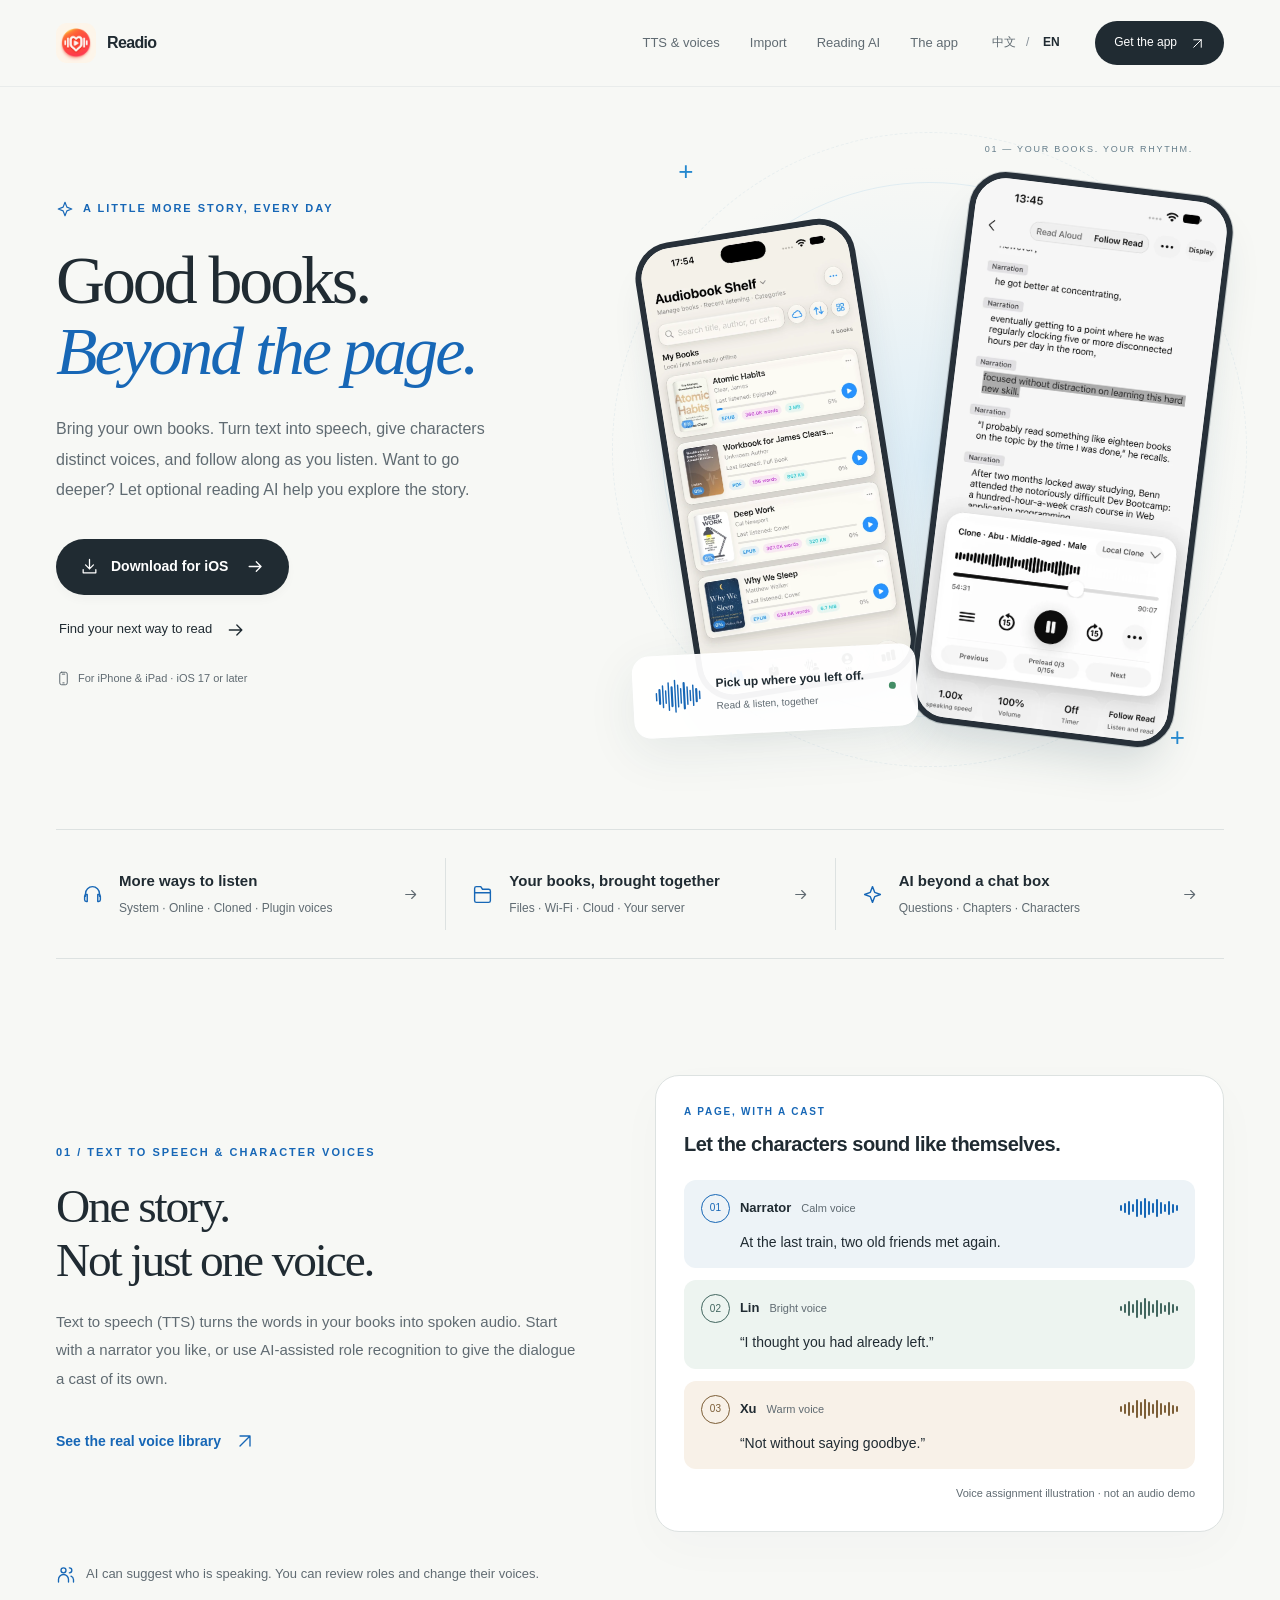
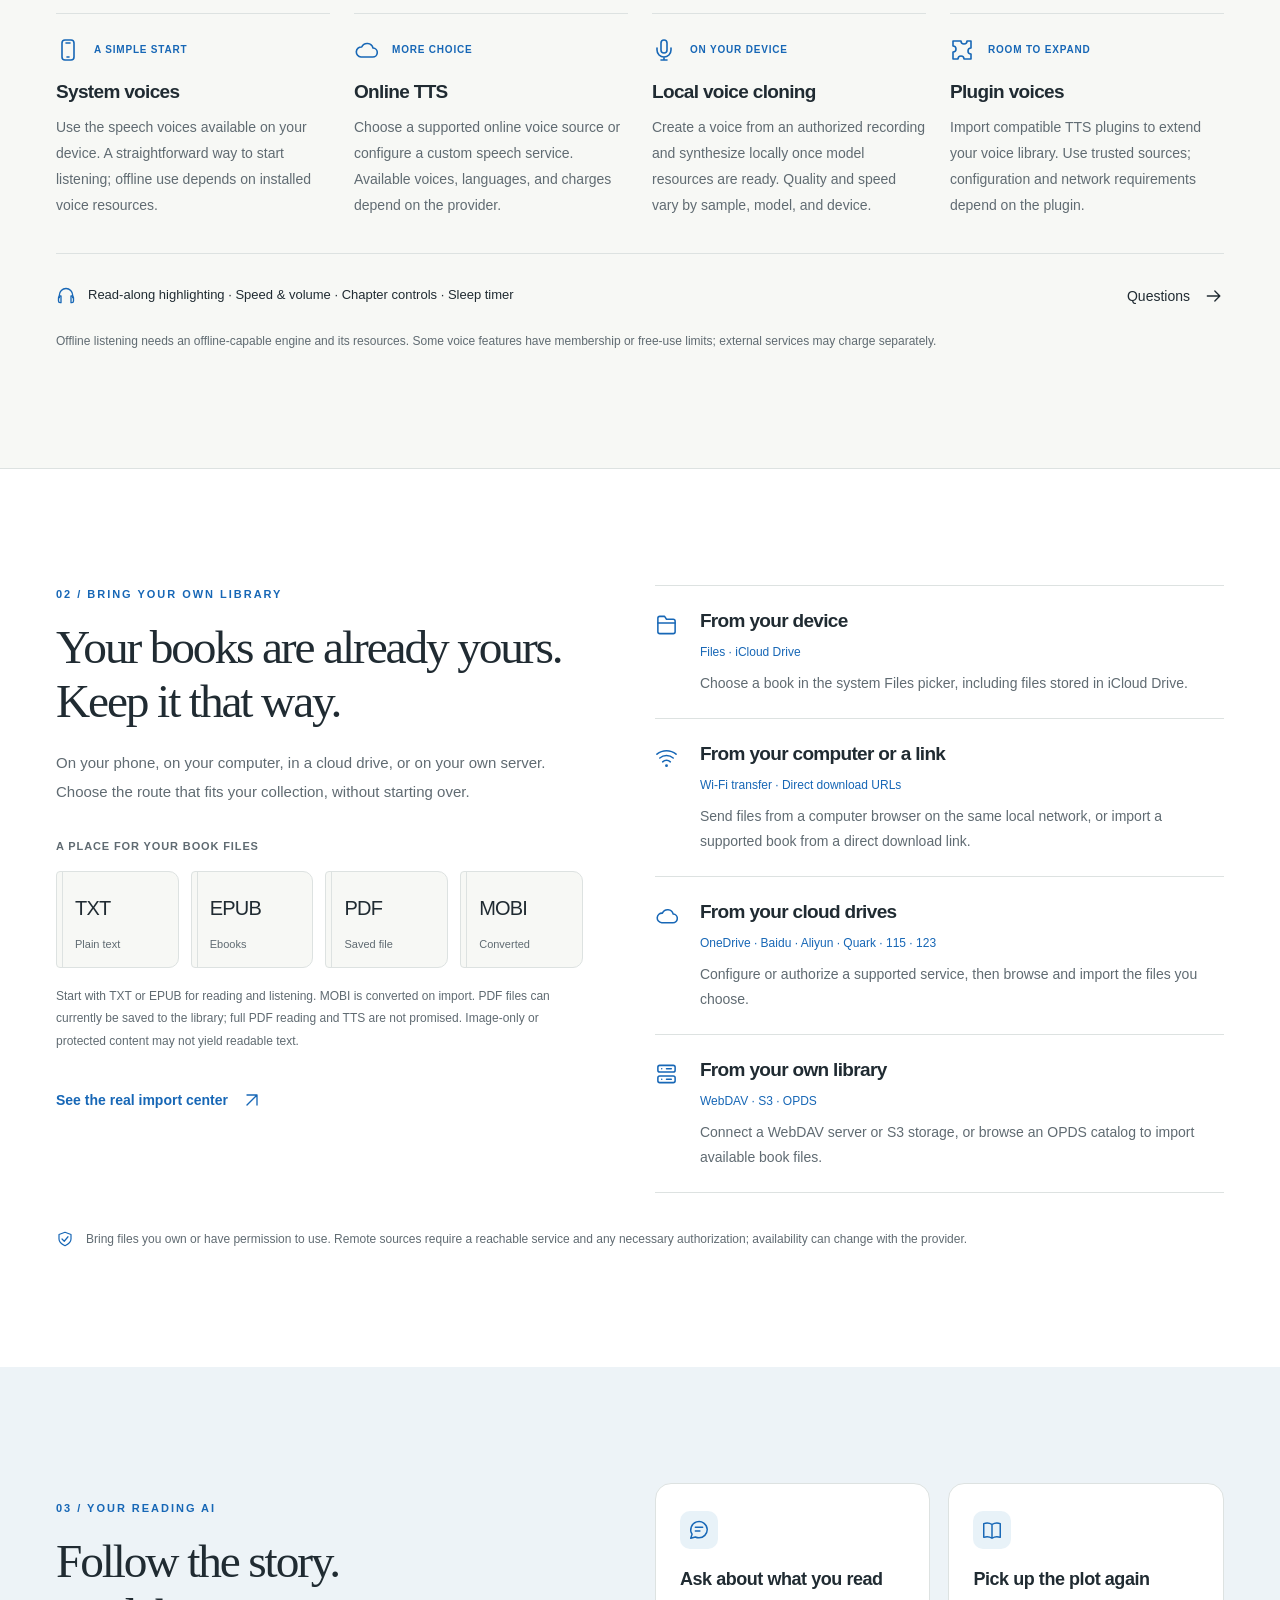
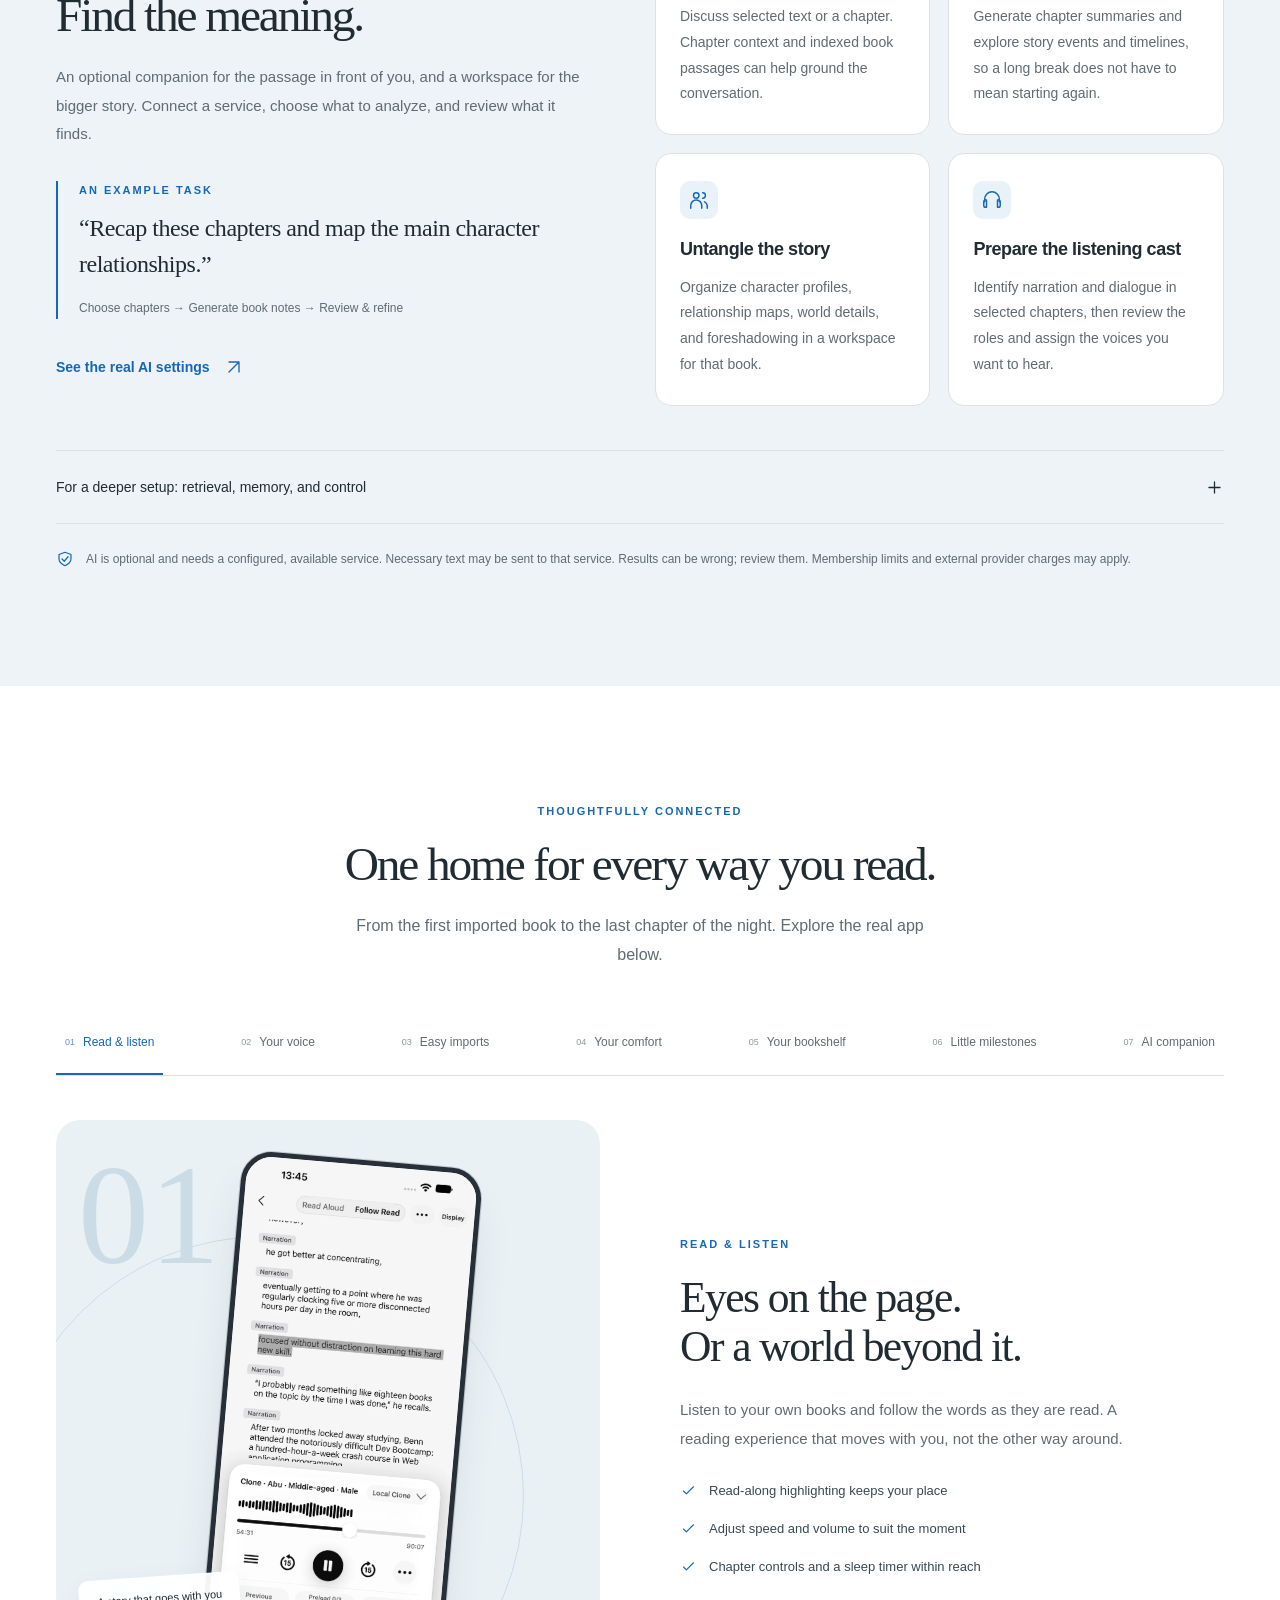
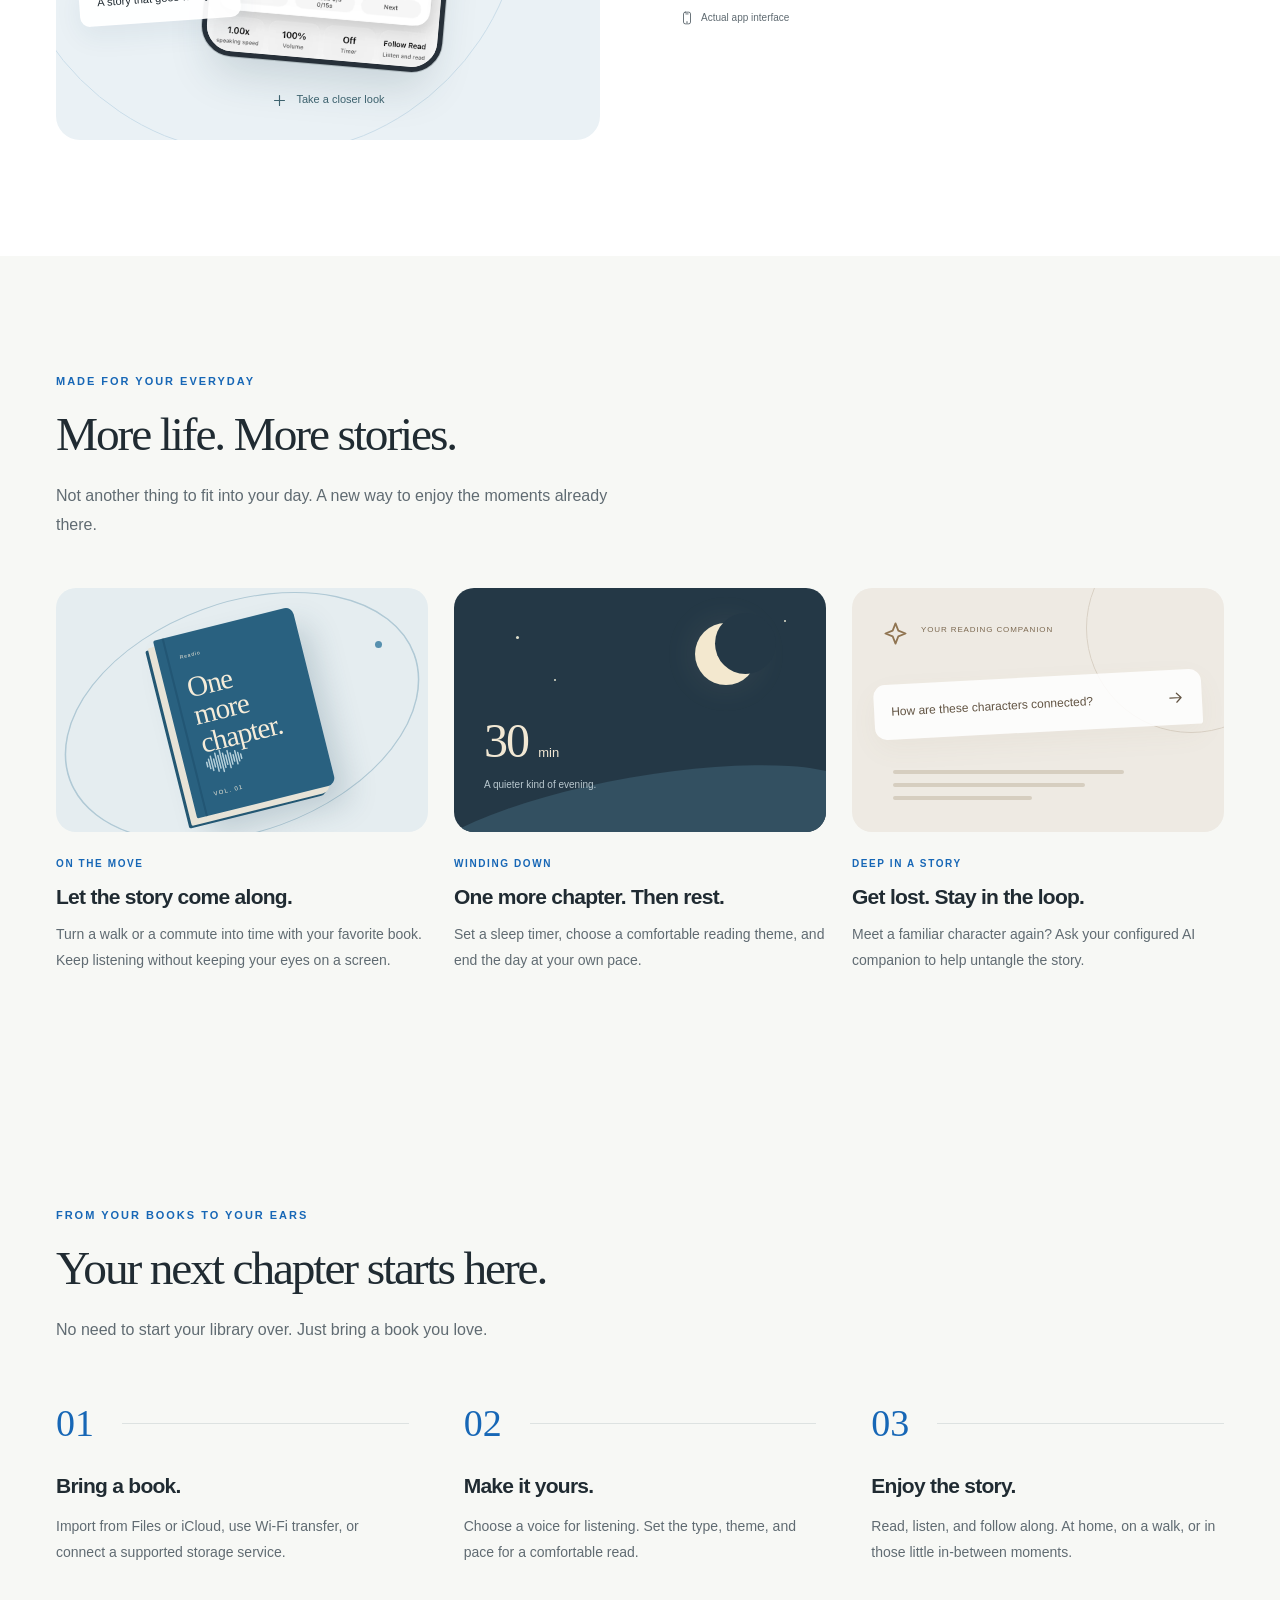
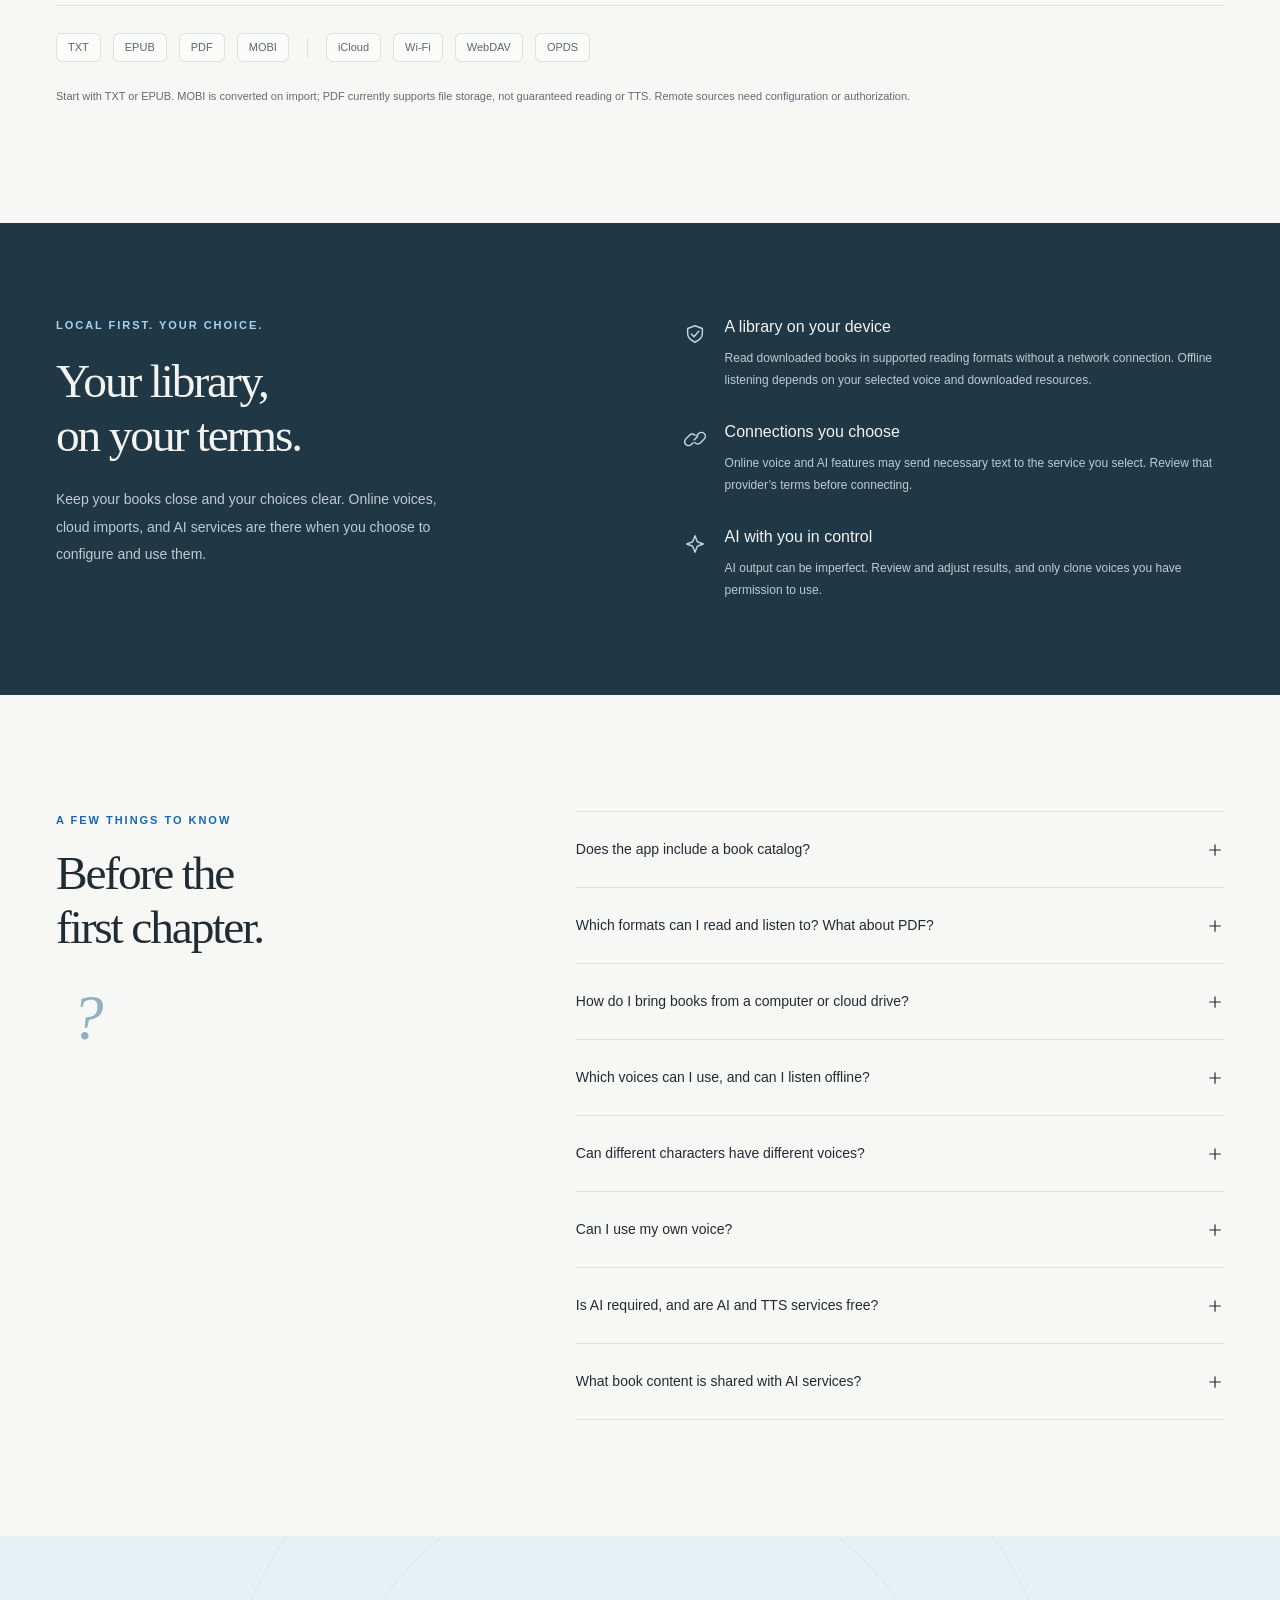
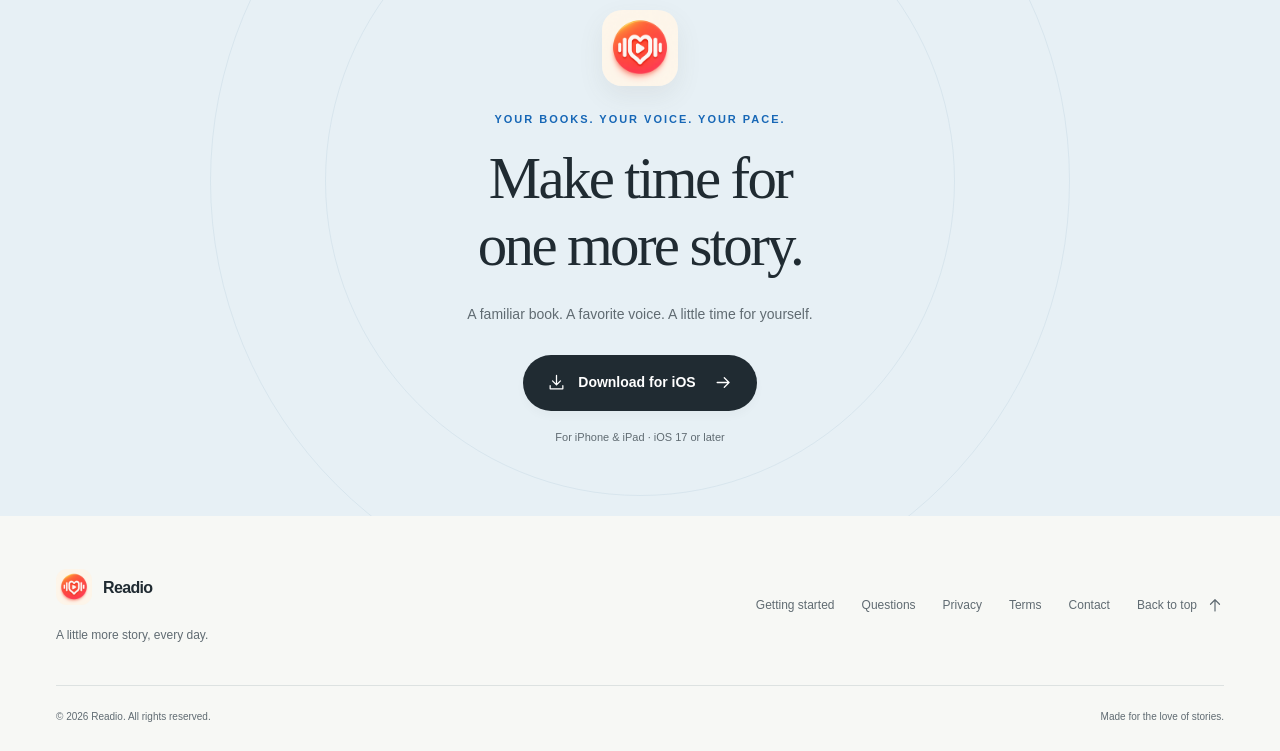
==== index.html @ 73b121e7 "Add files via upload" ====
<!doctype html>
<html lang="en">
<head>
  <meta charset="utf-8">
  <meta name="viewport" content="width=device-width, initial-scale=1">
  <meta name="theme-color" content="#f7f8f5">
  <meta name="description" content="Readio for iPhone and iPad: import your books, listen with system, online or cloned voices, assign character voices, and explore chapters with optional reading AI.">
  <meta property="og:type" content="website">
  <meta property="og:title" content="Readio — Your books. Your voice. Your pace.">
  <meta property="og:description" content="Readio for iPhone and iPad: import your books, listen with system, online or cloned voices, assign character voices, and explore chapters with optional reading AI.">
  <meta property="og:locale" content="en_US">
  <title>Readio — Your books. Your voice. Your pace.</title>
  <link rel="icon" type="image/png" href="assets/favicon.png">
  <link rel="apple-touch-icon" href="assets/apple-touch-icon.png">
  <link rel="stylesheet" href="styles.css">
  <script src="language.js"></script>
  <script src="links.js"></script>
  <script src="content.js"></script>
  <script src="site.config.js"></script>
  <script src="app.js" defer></script>
</head>
<body>
  <svg class="svg-definitions" xmlns="http://www.w3.org/2000/svg" aria-hidden="true"><defs><symbol id="i-arrow" viewBox="0 0 24 24" fill="none" stroke="currentColor" stroke-width="1.6" stroke-linecap="round" stroke-linejoin="round"><path d="M4 12h15m-6-6 6 6-6 6"/></symbol><symbol id="i-diagonal" viewBox="0 0 24 24" fill="none" stroke="currentColor" stroke-width="1.6" stroke-linecap="round" stroke-linejoin="round"><path d="M6 18 18 6M6 6h12v12"/></symbol><symbol id="i-book" viewBox="0 0 24 24" fill="none" stroke="currentColor" stroke-width="1.6" stroke-linecap="round" stroke-linejoin="round"><path d="M12 6c-3-2-6-2-9-1v15c3-1 6-1 9 1 3-2 6-2 9-1V5c-3-1-6-1-9 1Zm0 0v15"/></symbol><symbol id="i-headphones" viewBox="0 0 24 24" fill="none" stroke="currentColor" stroke-width="1.6" stroke-linecap="round" stroke-linejoin="round"><path d="M4 14v-3a8 8 0 0 1 16 0v3M6 12H5a2 2 0 0 0-2 2v4a2 2 0 0 0 2 2h1zm12 0h1a2 2 0 0 1 2 2v4a2 2 0 0 1-2 2h-1z"/></symbol><symbol id="i-sliders" viewBox="0 0 24 24" fill="none" stroke="currentColor" stroke-width="1.6" stroke-linecap="round" stroke-linejoin="round"><path d="M4 7h4m4 0h8M4 17h8m4 0h4"/><circle cx="10" cy="7" r="2"/><circle cx="14" cy="17" r="2"/></symbol><symbol id="i-check" viewBox="0 0 24 24" fill="none" stroke="currentColor" stroke-width="1.6" stroke-linecap="round" stroke-linejoin="round"><path d="m5 12 4 4L19 6"/></symbol><symbol id="i-plus" viewBox="0 0 24 24" fill="none" stroke="currentColor" stroke-width="1.6" stroke-linecap="round" stroke-linejoin="round"><path d="M12 5v14M5 12h14"/></symbol><symbol id="i-close" viewBox="0 0 24 24" fill="none" stroke="currentColor" stroke-width="1.6" stroke-linecap="round" stroke-linejoin="round"><path d="m6 6 12 12M6 18 18 6"/></symbol><symbol id="i-menu" viewBox="0 0 24 24" fill="none" stroke="currentColor" stroke-width="1.6" stroke-linecap="round" stroke-linejoin="round"><path d="M4 7h16M4 12h16M4 17h16"/></symbol><symbol id="i-shield" viewBox="0 0 24 24" fill="none" stroke="currentColor" stroke-width="1.6" stroke-linecap="round" stroke-linejoin="round"><path d="M12 3 4 6v6c0 5 8 9 8 9s8-4 8-9V6z"/><path d="m8 12 3 3 5-6"/></symbol><symbol id="i-link" viewBox="0 0 24 24" fill="none" stroke="currentColor" stroke-width="1.6" stroke-linecap="round" stroke-linejoin="round"><path d="m10 13 4-4m-5 7-2 2a4 4 0 0 1-6-6l4-4a4 4 0 0 1 6 0m2 0 2-2a4 4 0 0 1 6 6l-4 4a4 4 0 0 1-6 0" transform="translate(1 0)"/></symbol><symbol id="i-sparkle" viewBox="0 0 24 24" fill="none" stroke="currentColor" stroke-width="1.6" stroke-linecap="round" stroke-linejoin="round"><path d="m12 3 2.5 6.5L21 12l-6.5 2.5L12 21l-2.5-6.5L3 12l6.5-2.5z"/></symbol><symbol id="i-phone" viewBox="0 0 24 24" fill="none" stroke="currentColor" stroke-width="1.6" stroke-linecap="round" stroke-linejoin="round"><rect x="6" y="2" width="12" height="20" rx="3"/><path d="M10 5h4M11 19h2"/></symbol><symbol id="i-download" viewBox="0 0 24 24" fill="none" stroke="currentColor" stroke-width="1.6" stroke-linecap="round" stroke-linejoin="round"><path d="M12 3v12m-5-5 5 5 5-5M4 16v4h16v-4"/></symbol><symbol id="i-cloud" viewBox="0 0 24 24" fill="none" stroke="currentColor" stroke-width="1.6" stroke-linecap="round" stroke-linejoin="round"><path d="M7 19a5 5 0 1 1 .7-10A6 6 0 0 1 19 10a4.5 4.5 0 0 1-.5 9Z"/></symbol><symbol id="i-microphone" viewBox="0 0 24 24" fill="none" stroke="currentColor" stroke-width="1.6" stroke-linecap="round" stroke-linejoin="round"><rect x="9" y="2" width="6" height="13" rx="3"/><path d="M5 10v2a7 7 0 0 0 14 0v-2M12 19v3m-3 0h6"/></symbol><symbol id="i-plugin" viewBox="0 0 24 24" fill="none" stroke="currentColor" stroke-width="1.6" stroke-linecap="round" stroke-linejoin="round"><path d="M8 3h3a3 3 0 0 0 6 0h4v7a3 3 0 0 0 0 6v5h-7a3 3 0 0 0-6 0H3v-7a3 3 0 0 0 0-6V3Z"/></symbol><symbol id="i-folder" viewBox="0 0 24 24" fill="none" stroke="currentColor" stroke-width="1.6" stroke-linecap="round" stroke-linejoin="round"><path d="M3 7V5a2 2 0 0 1 2-2h5l2 3h7a2 2 0 0 1 2 2v11a2 2 0 0 1-2 2H5a2 2 0 0 1-2-2V7Z"/><path d="M3 10h18"/></symbol><symbol id="i-wifi" viewBox="0 0 24 24" fill="none" stroke="currentColor" stroke-width="1.6" stroke-linecap="round" stroke-linejoin="round"><path d="M2 8a16 16 0 0 1 20 0M5 12a11 11 0 0 1 14 0M8 16a6 6 0 0 1 8 0"/><circle cx="12" cy="20" r=".7"/></symbol><symbol id="i-server" viewBox="0 0 24 24" fill="none" stroke="currentColor" stroke-width="1.6" stroke-linecap="round" stroke-linejoin="round"><rect x="3" y="3" width="18" height="7" rx="2"/><rect x="3" y="14" width="18" height="7" rx="2"/><path d="M7 6.5h.01M7 17.5h.01M12 6.5h5M12 17.5h5"/></symbol><symbol id="i-chat" viewBox="0 0 24 24" fill="none" stroke="currentColor" stroke-width="1.6" stroke-linecap="round" stroke-linejoin="round"><path d="M21 11.5a9 9 0 0 1-9 9 10 10 0 0 1-4-.9L3 21l1.4-4.4a9 9 0 1 1 16.6-5.1Z"/><path d="M8 9h8M8 13h5"/></symbol><symbol id="i-people" viewBox="0 0 24 24" fill="none" stroke="currentColor" stroke-width="1.6" stroke-linecap="round" stroke-linejoin="round"><circle cx="9" cy="7" r="3"/><path d="M3 21v-3a6 6 0 0 1 12 0v3M16 4a3 3 0 0 1 0 6m2 4a5 5 0 0 1 3 4v3"/></symbol></defs></svg>
  <a class="skip-link" href="#main" data-i18n="skip">Skip to content</a>
  <header class="site-header" id="top">
    <div class="header-inner container">
      <a class="brand" href="#top"><img src="assets/app-icon.png" width="40" height="40" alt=""><span data-i18n="brand" >Readio</span></a>
      <nav class="main-nav" id="main-nav" aria-label="Main navigation" data-nav-label>
        <a href="#tts" data-i18n="navTTS">TTS & voices</a>
        <a href="#imports" data-i18n="navImport">Import</a>
        <a href="#reading-ai" data-i18n="navAI">Reading AI</a>
        <a href="#experience" data-i18n="navFeatures">The app</a>
      </nav>
      <div class="header-actions">
        <div class="language-switch" role="group" aria-label="Website language" data-i18n-aria="languageLabel">
          <button type="button" data-language="zh" lang="zh-CN" aria-pressed="false">中文</button><span aria-hidden="true">/</span><button type="button" data-language="en" lang="en" aria-pressed="true">EN</button>
        </div>
        <a class="nav-download" href="https://apps.apple.com/app/id6809803750" target="_blank" rel="noopener noreferrer" data-download><span data-i18n="navDownload" >Get the app</span><svg class="icon " aria-hidden="true"><use href="#i-diagonal"/></svg></a>
        <button type="button" class="menu-toggle icon-button" aria-controls="main-nav" aria-expanded="false" aria-label="Open navigation" data-i18n-aria="menuLabel"><svg class="icon " aria-hidden="true"><use href="#i-menu"/></svg></button>
      </div>
    </div>
  </header>
  <main id="main">
    <section class="hero container" aria-labelledby="hero-title">
      <div class="hero-copy">
        <p class="eyebrow hero-eyebrow"><span class="small-spark" aria-hidden="true"><svg class="icon " aria-hidden="true"><use href="#i-sparkle"/></svg></span><span data-i18n="heroEyebrow" >A LITTLE MORE STORY, EVERY DAY</span></p>
        <h1 id="hero-title"><span data-i18n="heroLine1" >Good books.</span><br><span data-i18n="heroLine2" class="accent-text">Beyond the page.</span></h1>
        <p data-i18n="heroDescription" class="hero-description">Bring your own books. Turn text into speech, give characters distinct voices, and follow along as you listen. Want to go deeper? Let optional reading AI help you explore the story.</p>
        <div class="hero-ctas"><a class="button button-primary " href="https://apps.apple.com/app/id6809803750" target="_blank" rel="noopener noreferrer" data-download><svg class="icon " aria-hidden="true"><use href="#i-download"/></svg><span data-i18n="download" >Download for iOS</span><svg class="icon " aria-hidden="true"><use href="#i-arrow"/></svg></a><a class="text-link" href="#experience"><span data-i18n="explore" >Find your next way to read</span><svg class="icon " aria-hidden="true"><use href="#i-arrow"/></svg></a></div>
        <p class="compatibility"><svg class="icon " aria-hidden="true"><use href="#i-phone"/></svg><span data-i18n="compatibility" >For iPhone &amp; iPad · iOS 17 or later</span></p>
      </div>
      <div class="hero-art">
        <div class="orbit orbit-one" aria-hidden="true"></div><div class="orbit orbit-two" aria-hidden="true"></div>
        <div class="hero-art-caption" aria-hidden="true">01 — <span data-i18n="heroSide" >YOUR BOOKS. YOUR RHYTHM.</span></div>
        <div class="device device-back"><img data-localized-image="bookshelf" src="assets/en/bookshelf.webp" alt="Personal bookshelf with book covers, categories, reading progress, and playback buttons" width="640" height="1374" decoding="async"></div>
        <div class="device device-front"><img data-localized-image="listening" src="assets/en/listening.webp" alt="Readio read-along screen with highlighted text, voice selection, and playback controls" width="640" height="1374" fetchpriority="high"></div>
        <div class="listening-note"><span class="wave " aria-hidden="true"><i style="--h:12px"></i><i style="--h:22px"></i><i style="--h:32px"></i><i style="--h:19px"></i><i style="--h:40px"></i><i style="--h:29px"></i><i style="--h:46px"></i><i style="--h:32px"></i><i style="--h:22px"></i><i style="--h:38px"></i><i style="--h:26px"></i><i style="--h:16px"></i><i style="--h:30px"></i><i style="--h:20px"></i><i style="--h:12px"></i></span><div><strong data-i18n="heroFloat" >Pick up where you left off.</strong><span data-i18n="heroFloatSub" >Read &amp; listen, together</span></div><span class="note-dot" aria-hidden="true"></span></div>
        <span class="art-plus plus-one" aria-hidden="true">+</span><span class="art-plus plus-two" aria-hidden="true">+</span>
      </div>
    </section>
    <div class="benefit-strip container">
      <a class="feature-jump" href="#tts"><svg class="icon " aria-hidden="true"><use href="#i-headphones"/></svg><span><strong data-i18n="strip1" >More ways to listen</strong><span data-i18n="strip1Detail" class="jump-description">System · Online · Cloned · Plugin voices</span></span><svg class="icon jump-arrow" aria-hidden="true"><use href="#i-arrow"/></svg></a><a class="feature-jump" href="#imports"><svg class="icon " aria-hidden="true"><use href="#i-folder"/></svg><span><strong data-i18n="strip2" >Your books, brought together</strong><span data-i18n="strip2Detail" class="jump-description">Files · Wi-Fi · Cloud · Your server</span></span><svg class="icon jump-arrow" aria-hidden="true"><use href="#i-arrow"/></svg></a><a class="feature-jump" href="#reading-ai"><svg class="icon " aria-hidden="true"><use href="#i-sparkle"/></svg><span><strong data-i18n="strip3" >AI beyond a chat box</strong><span data-i18n="strip3Detail" class="jump-description">Questions · Chapters · Characters</span></span><svg class="icon jump-arrow" aria-hidden="true"><use href="#i-arrow"/></svg></a>
    </div>
    <section class="tts-section detail-section section container" id="tts" aria-labelledby="tts-title">
      <div class="tts-intro">
        <div class="section-heading detail-copy">
          <p data-i18n="tts.eyebrow" class="eyebrow">01 / TEXT TO SPEECH &amp; CHARACTER VOICES</p><h2 data-i18n="tts.title" id="tts-title">One story.
Not just one voice.</h2><p data-i18n="tts.description" class="section-description">Text to speech (TTS) turns the words in your books into spoken audio. Start with a narrator you like, or use AI-assisted role recognition to give the dialogue a cast of its own.</p>
          <a class="text-link detail-screenshot" href="assets/en/voices-poster.webp" data-poster-feature="voices" target="_blank" rel="noopener"><span data-i18n="tts.screenshot" >See the real voice library</span><svg class="icon " aria-hidden="true"><use href="#i-diagonal"/></svg></a>
        </div>
        <figure class="cast-illustration">
          <figcaption><p data-i18n="tts.castLabel" class="eyebrow">A PAGE, WITH A CAST</p><h3 data-i18n="tts.castTitle" >Let the characters sound like themselves.</h3></figcaption>
          <ol class="cast-lines"><li class="cast-line cast-line-0"><div class="cast-person"><span class="cast-mark" aria-hidden="true">01</span><div><strong data-i18n="tts.roles.0.name" >Narrator</strong><span data-i18n="tts.roles.0.voice" >Calm voice</span></div><span class="wave cast-wave" aria-hidden="true"><i style="--h:12px"></i><i style="--h:22px"></i><i style="--h:32px"></i><i style="--h:19px"></i><i style="--h:40px"></i><i style="--h:29px"></i><i style="--h:46px"></i><i style="--h:32px"></i><i style="--h:22px"></i><i style="--h:38px"></i><i style="--h:26px"></i><i style="--h:16px"></i><i style="--h:30px"></i><i style="--h:20px"></i><i style="--h:12px"></i></span></div><p data-i18n="tts.roles.0.line" >At the last train, two old friends met again.</p></li><li class="cast-line cast-line-1"><div class="cast-person"><span class="cast-mark" aria-hidden="true">02</span><div><strong data-i18n="tts.roles.1.name" >Lin</strong><span data-i18n="tts.roles.1.voice" >Bright voice</span></div><span class="wave cast-wave" aria-hidden="true"><i style="--h:12px"></i><i style="--h:22px"></i><i style="--h:32px"></i><i style="--h:19px"></i><i style="--h:40px"></i><i style="--h:29px"></i><i style="--h:46px"></i><i style="--h:32px"></i><i style="--h:22px"></i><i style="--h:38px"></i><i style="--h:26px"></i><i style="--h:16px"></i><i style="--h:30px"></i><i style="--h:20px"></i><i style="--h:12px"></i></span></div><p data-i18n="tts.roles.1.line" >“I thought you had already left.”</p></li><li class="cast-line cast-line-2"><div class="cast-person"><span class="cast-mark" aria-hidden="true">03</span><div><strong data-i18n="tts.roles.2.name" >Xu</strong><span data-i18n="tts.roles.2.voice" >Warm voice</span></div><span class="wave cast-wave" aria-hidden="true"><i style="--h:12px"></i><i style="--h:22px"></i><i style="--h:32px"></i><i style="--h:19px"></i><i style="--h:40px"></i><i style="--h:29px"></i><i style="--h:46px"></i><i style="--h:32px"></i><i style="--h:22px"></i><i style="--h:38px"></i><i style="--h:26px"></i><i style="--h:16px"></i><i style="--h:30px"></i><i style="--h:20px"></i><i style="--h:12px"></i></span></div><p data-i18n="tts.roles.2.line" >“Not without saying goodbye.”</p></li></ol>
          <p data-i18n="tts.illustrationNote" class="illustration-note">Voice assignment illustration · not an audio demo</p>
        </figure>
      </div>
      <p class="cast-explainer"><svg class="icon " aria-hidden="true"><use href="#i-people"/></svg><span data-i18n="tts.castNote" >AI can suggest who is speaking. You can review roles and change their voices.</span></p>
      <div class="engine-grid"><article class="engine-card" data-engine="system"><div class="engine-heading"><svg class="icon " aria-hidden="true"><use href="#i-phone"/></svg><span data-i18n="tts.engines.0.tag" class="engine-tag">A SIMPLE START</span></div><h3 data-i18n="tts.engines.0.title" >System voices</h3><p data-i18n="tts.engines.0.body" >Use the speech voices available on your device. A straightforward way to start listening; offline use depends on installed voice resources.</p></article><article class="engine-card" data-engine="online"><div class="engine-heading"><svg class="icon " aria-hidden="true"><use href="#i-cloud"/></svg><span data-i18n="tts.engines.1.tag" class="engine-tag">MORE CHOICE</span></div><h3 data-i18n="tts.engines.1.title" >Online TTS</h3><p data-i18n="tts.engines.1.body" >Choose a supported online voice source or configure a custom speech service. Available voices, languages, and charges depend on the provider.</p></article><article class="engine-card" data-engine="clone"><div class="engine-heading"><svg class="icon " aria-hidden="true"><use href="#i-microphone"/></svg><span data-i18n="tts.engines.2.tag" class="engine-tag">ON YOUR DEVICE</span></div><h3 data-i18n="tts.engines.2.title" >Local voice cloning</h3><p data-i18n="tts.engines.2.body" >Create a voice from an authorized recording and synthesize locally once model resources are ready. Quality and speed vary by sample, model, and device.</p></article><article class="engine-card" data-engine="plugin"><div class="engine-heading"><svg class="icon " aria-hidden="true"><use href="#i-plugin"/></svg><span data-i18n="tts.engines.3.tag" class="engine-tag">ROOM TO EXPAND</span></div><h3 data-i18n="tts.engines.3.title" >Plugin voices</h3><p data-i18n="tts.engines.3.body" >Import compatible TTS plugins to extend your voice library. Use trusted sources; configuration and network requirements depend on the plugin.</p></article></div>
      <div class="tts-footer"><p class="listening-comforts"><svg class="icon " aria-hidden="true"><use href="#i-headphones"/></svg><span data-i18n="tts.comforts" >Read-along highlighting · Speed &amp; volume · Chapter controls · Sleep timer</span></p><a class="text-link" href="#questions"><span data-i18n="navFAQ" >Questions</span><svg class="icon " aria-hidden="true"><use href="#i-arrow"/></svg></a></div>
      <p data-i18n="tts.note" class="detail-note">Offline listening needs an offline-capable engine and its resources. Some voice features have membership or free-use limits; external services may charge separately.</p>
    </section>
    <section class="import-section detail-section section" id="imports" aria-labelledby="imports-title">
      <div class="container">
        <div class="import-layout">
          <div class="section-heading detail-copy">
            <p data-i18n="imports.eyebrow" class="eyebrow">02 / BRING YOUR OWN LIBRARY</p><h2 data-i18n="imports.title" id="imports-title">Your books are already yours.
Keep it that way.</h2><p data-i18n="imports.description" class="section-description">On your phone, on your computer, in a cloud drive, or on your own server. Choose the route that fits your collection, without starting over.</p>
            <div class="import-formats"><p data-i18n="imports.formatsLabel" class="format-label">A PLACE FOR YOUR BOOK FILES</p><ul class="format-books"><li><strong data-i18n="imports.formats.0.name" >TXT</strong><span data-i18n="imports.formats.0.detail" >Plain text</span></li><li><strong data-i18n="imports.formats.1.name" >EPUB</strong><span data-i18n="imports.formats.1.detail" >Ebooks</span></li><li><strong data-i18n="imports.formats.2.name" >PDF</strong><span data-i18n="imports.formats.2.detail" >Saved file</span></li><li><strong data-i18n="imports.formats.3.name" >MOBI</strong><span data-i18n="imports.formats.3.detail" >Converted</span></li></ul><p data-i18n="imports.formatNote" class="detail-note">Start with TXT or EPUB for reading and listening. MOBI is converted on import. PDF files can currently be saved to the library; full PDF reading and TTS are not promised. Image-only or protected content may not yield readable text.</p></div>
            <a class="text-link detail-screenshot" href="assets/en/import-poster.webp" data-poster-feature="import" target="_blank" rel="noopener"><span data-i18n="imports.screenshot" >See the real import center</span><svg class="icon " aria-hidden="true"><use href="#i-diagonal"/></svg></a>
          </div>
          <div class="import-routes"><article class="import-route"><svg class="icon " aria-hidden="true"><use href="#i-folder"/></svg><div><h3 data-i18n="imports.routes.0.title" >From your device</h3><p data-i18n="imports.routes.0.sources" class="route-sources">Files · iCloud Drive</p><p data-i18n="imports.routes.0.body" class="route-description">Choose a book in the system Files picker, including files stored in iCloud Drive.</p></div></article><article class="import-route"><svg class="icon " aria-hidden="true"><use href="#i-wifi"/></svg><div><h3 data-i18n="imports.routes.1.title" >From your computer or a link</h3><p data-i18n="imports.routes.1.sources" class="route-sources">Wi-Fi transfer · Direct download URLs</p><p data-i18n="imports.routes.1.body" class="route-description">Send files from a computer browser on the same local network, or import a supported book from a direct download link.</p></div></article><article class="import-route"><svg class="icon " aria-hidden="true"><use href="#i-cloud"/></svg><div><h3 data-i18n="imports.routes.2.title" >From your cloud drives</h3><p data-i18n="imports.routes.2.sources" class="route-sources">OneDrive · Baidu · Aliyun · Quark · 115 · 123</p><p data-i18n="imports.routes.2.body" class="route-description">Configure or authorize a supported service, then browse and import the files you choose.</p></div></article><article class="import-route"><svg class="icon " aria-hidden="true"><use href="#i-server"/></svg><div><h3 data-i18n="imports.routes.3.title" >From your own library</h3><p data-i18n="imports.routes.3.sources" class="route-sources">WebDAV · S3 · OPDS</p><p data-i18n="imports.routes.3.body" class="route-description">Connect a WebDAV server or S3 storage, or browse an OPDS catalog to import available book files.</p></div></article></div>
        </div>
        <p class="source-boundary"><svg class="icon " aria-hidden="true"><use href="#i-shield"/></svg><span data-i18n="imports.note" >Bring files you own or have permission to use. Remote sources require a reachable service and any necessary authorization; availability can change with the provider.</span></p>
      </div>
    </section>
    <section class="ai-section detail-section section" id="reading-ai" aria-labelledby="ai-title">
      <div class="container">
        <div class="ai-layout">
          <div class="section-heading detail-copy">
            <p data-i18n="readingAI.eyebrow" class="eyebrow">03 / YOUR READING AI</p><h2 data-i18n="readingAI.title" id="ai-title">Follow the story.
Find the meaning.</h2><p data-i18n="readingAI.description" class="section-description">An optional companion for the passage in front of you, and a workspace for the bigger story. Connect a service, choose what to analyze, and review what it finds.</p>
            <div class="ai-example"><p data-i18n="readingAI.exampleLabel" class="eyebrow">AN EXAMPLE TASK</p><blockquote data-i18n="readingAI.example" >“Recap these chapters and map the main character relationships.”</blockquote><p data-i18n="readingAI.exampleSteps" class="example-steps">Choose chapters → Generate book notes → Review &amp; refine</p></div>
            <a class="text-link detail-screenshot" href="assets/en/ai-poster.webp" data-poster-feature="ai" target="_blank" rel="noopener"><span data-i18n="readingAI.screenshot" >See the real AI settings</span><svg class="icon " aria-hidden="true"><use href="#i-diagonal"/></svg></a>
          </div>
          <div class="ai-capabilities"><article class="ai-capability"><span class="capability-icon"><svg class="icon " aria-hidden="true"><use href="#i-chat"/></svg></span><h3 data-i18n="readingAI.capabilities.0.title" >Ask about what you read</h3><p data-i18n="readingAI.capabilities.0.body" >Discuss selected text or a chapter. Chapter context and indexed book passages can help ground the conversation.</p></article><article class="ai-capability"><span class="capability-icon"><svg class="icon " aria-hidden="true"><use href="#i-book"/></svg></span><h3 data-i18n="readingAI.capabilities.1.title" >Pick up the plot again</h3><p data-i18n="readingAI.capabilities.1.body" >Generate chapter summaries and explore story events and timelines, so a long break does not have to mean starting again.</p></article><article class="ai-capability"><span class="capability-icon"><svg class="icon " aria-hidden="true"><use href="#i-people"/></svg></span><h3 data-i18n="readingAI.capabilities.2.title" >Untangle the story</h3><p data-i18n="readingAI.capabilities.2.body" >Organize character profiles, relationship maps, world details, and foreshadowing in a workspace for that book.</p></article><article class="ai-capability"><span class="capability-icon"><svg class="icon " aria-hidden="true"><use href="#i-headphones"/></svg></span><h3 data-i18n="readingAI.capabilities.3.title" >Prepare the listening cast</h3><p data-i18n="readingAI.capabilities.3.body" >Identify narration and dialogue in selected chapters, then review the roles and assign the voices you want to hear.</p></article></div>
        </div>
        <details class="advanced-features"><summary><span data-i18n="readingAI.advancedTitle" >For a deeper setup: retrieval, memory, and control</span><svg class="icon " aria-hidden="true"><use href="#i-plus"/></svg></summary><div class="advanced-grid"><article><h3 data-i18n="readingAI.advanced.0.title" >Book retrieval &amp; memory</h3><p data-i18n="readingAI.advanced.0.body" >Build local retrieval indexes and manage saved AI memories. Remote embeddings are optional and may send chapter excerpts to your chosen provider.</p></article><article><h3 data-i18n="readingAI.advanced.1.title" >Your services &amp; tools</h3><p data-i18n="readingAI.advanced.1.body" >Configure model routes for different tasks. Manage tool permissions and optional Skill or MCP extensions as your setup grows.</p></article><article><h3 data-i18n="readingAI.advanced.2.title" >Scope, usage &amp; budgets</h3><p data-i18n="readingAI.advanced.2.body" >Choose what text may be sent, inspect usage, and set cost controls. Local cost estimates are guidance, not a replacement for provider billing.</p></article></div></details>
        <p class="ai-boundary"><svg class="icon " aria-hidden="true"><use href="#i-shield"/></svg><span data-i18n="readingAI.note" >AI is optional and needs a configured, available service. Necessary text may be sent to that service. Results can be wrong; review them. Membership limits and external provider charges may apply.</span></p>
      </div>
    </section>
    <section class="experience section" id="experience" aria-labelledby="experience-title">
      <div class="container">
        <div class="section-heading centered"><p data-i18n="featuresEyebrow" class="eyebrow">THOUGHTFULLY CONNECTED</p><h2 data-i18n="featuresTitle" id="experience-title">One home for every way you read.</h2><p data-i18n="featuresDescription" class="section-description">From the first imported book to the last chapter of the night. Explore the real app below.</p></div>
        <div class="feature-tabs" role="tablist" aria-label="Explore app features" data-i18n-aria="featureTabsLabel"><button type="button" id="tab-listening" role="tab" aria-selected="true" aria-controls="feature-panel" tabindex="0" data-feature="listening"><span class="tab-index" aria-hidden="true">01</span><span data-tab-text>Read &amp; listen</span></button><button type="button" id="tab-voices" role="tab" aria-selected="false" aria-controls="feature-panel" tabindex="-1" data-feature="voices"><span class="tab-index" aria-hidden="true">02</span><span data-tab-text>Your voice</span></button><button type="button" id="tab-import" role="tab" aria-selected="false" aria-controls="feature-panel" tabindex="-1" data-feature="import"><span class="tab-index" aria-hidden="true">03</span><span data-tab-text>Easy imports</span></button><button type="button" id="tab-reader" role="tab" aria-selected="false" aria-controls="feature-panel" tabindex="-1" data-feature="reader"><span class="tab-index" aria-hidden="true">04</span><span data-tab-text>Your comfort</span></button><button type="button" id="tab-bookshelf" role="tab" aria-selected="false" aria-controls="feature-panel" tabindex="-1" data-feature="bookshelf"><span class="tab-index" aria-hidden="true">05</span><span data-tab-text>Your bookshelf</span></button><button type="button" id="tab-statistics" role="tab" aria-selected="false" aria-controls="feature-panel" tabindex="-1" data-feature="statistics"><span class="tab-index" aria-hidden="true">06</span><span data-tab-text>Little milestones</span></button><button type="button" id="tab-ai" role="tab" aria-selected="false" aria-controls="feature-panel" tabindex="-1" data-feature="ai"><span class="tab-index" aria-hidden="true">07</span><span data-tab-text>AI companion</span></button></div>
        <div class="feature-panel" id="feature-panel" role="tabpanel" aria-labelledby="tab-listening" tabindex="0">
          <div class="feature-visual">
            <span class="feature-watermark" aria-hidden="true">01</span><span class="feature-orbit" aria-hidden="true"></span>
            <div class="feature-device device"><img id="feature-image" src="assets/en/listening.webp" alt="Readio read-along screen with highlighted text, voice selection, and playback controls" width="640" height="1374" loading="lazy" decoding="async"></div>
            <span class="feature-float" id="feature-float">A story that goes with you</span>
            <a class="screenshot-zoom" id="screenshot-zoom" href="assets/en/listening-poster.webp" target="_blank" rel="noopener"><svg class="icon " aria-hidden="true"><use href="#i-plus"/></svg><span data-i18n="screenshotLink" >Take a closer look</span></a>
          </div>
          <div class="feature-copy">
            <p class="eyebrow" id="feature-label">READ &amp; LISTEN</p><h3 id="feature-title">Eyes on the page.
Or a world beyond it.</h3><p id="feature-description">Listen to your own books and follow the words as they are read. A reading experience that moves with you, not the other way around.</p>
            <ul id="feature-bullets"><li><svg class="icon " aria-hidden="true"><use href="#i-check"/></svg><span>Read-along highlighting keeps your place</span></li><li><svg class="icon " aria-hidden="true"><use href="#i-check"/></svg><span>Adjust speed and volume to suit the moment</span></li><li><svg class="icon " aria-hidden="true"><use href="#i-check"/></svg><span>Chapter controls and a sleep timer within reach</span></li></ul>
            <span class="interface-note"><svg class="icon " aria-hidden="true"><use href="#i-phone"/></svg><span data-i18n="screenshotNote" >Actual app interface</span></span>
          </div>
        </div>
        <noscript><p class="noscript-note">Enable JavaScript to switch languages and explore all seven features. 开启 JavaScript 可切换中文和浏览全部功能。</p></noscript>
      </div>
    </section>
    <section class="moments section container" aria-labelledby="moments-title">
      <div class="section-heading"><p class="eyebrow" data-i18n="momentsEyebrow">MADE FOR YOUR EVERYDAY</p><h2 data-i18n="momentsTitle" id="moments-title">More life. More stories.</h2><p data-i18n="momentsDescription" class="section-description">Not another thing to fit into your day. A new way to enjoy the moments already there.</p></div>
      <div class="moment-grid">
        <article class="moment-card">
          <div class="moment-art book-scene" aria-hidden="true"><span class="book-orbit"></span><div class="little-book"><span data-i18n="brand" class="book-author">Readio</span><span data-i18n="bookArt" class="book-title">One more
chapter.</span><span class="wave book-wave" aria-hidden="true"><i style="--h:12px"></i><i style="--h:22px"></i><i style="--h:32px"></i><i style="--h:19px"></i><i style="--h:40px"></i><i style="--h:29px"></i><i style="--h:46px"></i><i style="--h:32px"></i><i style="--h:22px"></i><i style="--h:38px"></i><i style="--h:26px"></i><i style="--h:16px"></i><i style="--h:30px"></i><i style="--h:20px"></i><i style="--h:12px"></i></span><span class="book-edition">VOL. 01</span></div><span class="book-shadow"></span><span class="scene-dot"></span></div>
          <div class="moment-copy"><p data-i18n="moment1Tag" class="eyebrow">ON THE MOVE</p><h3 data-i18n="moment1Title" >Let the story come along.</h3><p data-i18n="moment1Body" >Turn a walk or a commute into time with your favorite book. Keep listening without keeping your eyes on a screen.</p></div>
        </article>
        <article class="moment-card">
          <div class="moment-art night-scene" aria-hidden="true"><span class="moon"></span><span class="night-star star-one"></span><span class="night-star star-two"></span><span class="night-star star-three"></span><div class="night-caption"><span class="timer-art">30 <span>min</span></span><span data-i18n="moonArt" >A quieter kind of evening.</span></div><span class="night-hill"></span></div>
          <div class="moment-copy"><p data-i18n="moment2Tag" class="eyebrow">WINDING DOWN</p><h3 data-i18n="moment2Title" >One more chapter. Then rest.</h3><p data-i18n="moment2Body" >Set a sleep timer, choose a comfortable reading theme, and end the day at your own pace.</p></div>
        </article>
        <article class="moment-card">
          <div class="moment-art thought-scene" aria-hidden="true"><div class="thought-orbit"></div><span class="thought-spark"><svg class="icon " aria-hidden="true"><use href="#i-sparkle"/></svg></span><div class="thought-label"><span data-i18n="aiArtLabel" >YOUR READING COMPANION</span></div><div class="thought-bubble"><span data-i18n="aiArt" >How are these characters connected?</span><svg class="icon " aria-hidden="true"><use href="#i-arrow"/></svg></div><div class="thought-lines"><i></i><i></i><i></i></div></div>
          <div class="moment-copy"><p data-i18n="moment3Tag" class="eyebrow">DEEP IN A STORY</p><h3 data-i18n="moment3Title" >Get lost. Stay in the loop.</h3><p data-i18n="moment3Body" >Meet a familiar character again? Ask your configured AI companion to help untangle the story.</p></div>
        </article>
      </div>
    </section>
    <section class="how section container" id="how-it-works" aria-labelledby="how-title">
      <div class="section-heading"><p data-i18n="howEyebrow" class="eyebrow">FROM YOUR BOOKS TO YOUR EARS</p><h2 data-i18n="howTitle" id="how-title">Your next chapter starts here.</h2><p data-i18n="howDescription" class="section-description">No need to start your library over. Just bring a book you love.</p></div>
      <ol class="step-grid"><li><span class="step-number" aria-hidden="true">01<span></span></span><h3 data-i18n="step1Title" >Bring a book.</h3><p data-i18n="step1Body" >Import from Files or iCloud, use Wi-Fi transfer, or connect a supported storage service.</p></li><li><span class="step-number" aria-hidden="true">02<span></span></span><h3 data-i18n="step2Title" >Make it yours.</h3><p data-i18n="step2Body" >Choose a voice for listening. Set the type, theme, and pace for a comfortable read.</p></li><li><span class="step-number" aria-hidden="true">03<span></span></span><h3 data-i18n="step3Title" >Enjoy the story.</h3><p data-i18n="step3Body" >Read, listen, and follow along. At home, on a walk, or in those little in-between moments.</p></li></ol>
      <div class="format-row"><span>TXT</span><span>EPUB</span><span>PDF</span><span>MOBI</span><span class="format-divider" aria-hidden="true"></span><span>iCloud</span><span>Wi-Fi</span><span>WebDAV</span><span>OPDS</span></div>
      <p data-i18n="importNote" class="fine-print">Start with TXT or EPUB. MOBI is converted on import; PDF currently supports file storage, not guaranteed reading or TTS. Remote sources need configuration or authorization.</p>
    </section>
    <section class="privacy-section" aria-labelledby="privacy-title">
      <div class="privacy-inner container">
        <div class="privacy-copy"><p data-i18n="privacyEyebrow" class="eyebrow">LOCAL FIRST. YOUR CHOICE.</p><h2 data-i18n="privacyTitle" id="privacy-title">Your library,
on your terms.</h2><p data-i18n="privacyDescription" >Keep your books close and your choices clear. Online voices, cloud imports, and AI services are there when you choose to configure and use them.</p></div>
        <div class="privacy-points"><div class="privacy-point"><span class="privacy-icon"><svg class="icon " aria-hidden="true"><use href="#i-shield"/></svg></span><div><h3 data-i18n="privacy1Title" >A library on your device</h3><p data-i18n="privacy1Body" >Read downloaded books in supported reading formats without a network connection. Offline listening depends on your selected voice and downloaded resources.</p></div></div><div class="privacy-point"><span class="privacy-icon"><svg class="icon " aria-hidden="true"><use href="#i-link"/></svg></span><div><h3 data-i18n="privacy2Title" >Connections you choose</h3><p data-i18n="privacy2Body" >Online voice and AI features may send necessary text to the service you select. Review that provider’s terms before connecting.</p></div></div><div class="privacy-point"><span class="privacy-icon"><svg class="icon " aria-hidden="true"><use href="#i-sparkle"/></svg></span><div><h3 data-i18n="privacy3Title" >AI with you in control</h3><p data-i18n="privacy3Body" >AI output can be imperfect. Review and adjust results, and only clone voices you have permission to use.</p></div></div></div>
      </div>
    </section>
    <section class="faq section container" id="questions" aria-labelledby="faq-title">
      <div class="section-heading"><p data-i18n="faqEyebrow" class="eyebrow">A FEW THINGS TO KNOW</p><h2 data-i18n="faqTitle" id="faq-title">Before the first chapter.</h2><div class="faq-mark" aria-hidden="true">?</div></div>
      <div class="faq-list"><details><summary><span data-question="0">Does the app include a book catalog?</span><svg class="icon " aria-hidden="true"><use href="#i-plus"/></svg></summary><p data-answer="0">Readio is a tool for reading and listening to books you bring yourself, not a subscription book catalog. Import files you own or have permission to use.</p></details><details><summary><span data-question="1">Which formats can I read and listen to? What about PDF?</span><svg class="icon " aria-hidden="true"><use href="#i-plus"/></svg></summary><p data-answer="1">For iPhone and iPad running iOS / iPadOS 17 or later. Start with TXT or EPUB for reading and listening; MOBI is converted on import. The current PDF path saves the original file, so full PDF parsing, reading, and TTS are not advertised as supported. Image-only or protected content may not yield readable text.</p></details><details><summary><span data-question="2">How do I bring books from a computer or cloud drive?</span><svg class="icon " aria-hidden="true"><use href="#i-plus"/></svg></summary><p data-answer="2">Use Wi-Fi transfer with your phone and computer on the same local network, or import from Files, iCloud Drive, or a direct download URL. Supported cloud drives need configuration or authorization. WebDAV, S3, and OPDS are also available for compatible storage and catalogs.</p></details><details><summary><span data-question="3">Which voices can I use, and can I listen offline?</span><svg class="icon " aria-hidden="true"><use href="#i-plus"/></svg></summary><p data-answer="3">Choose system voices, supported online TTS, local cloned voices, or compatible plugins. Downloaded books in supported reading formats can be read offline. Offline listening requires an offline-capable engine and its voice or model resources; online TTS and remote services need a connection.</p></details><details><summary><span data-question="4">Can different characters have different voices?</span><svg class="icon " aria-hidden="true"><use href="#i-plus"/></svg></summary><p data-answer="4">Yes. With a configured AI service, role analysis can help separate narration and dialogue in selected chapters. Review the results and adjust roles or voice assignments yourself. Recognition is not guaranteed to be correct, and available voices depend on your selected engines.</p></details><details><summary><span data-question="5">Can I use my own voice?</span><svg class="icon " aria-hidden="true"><use href="#i-plus"/></svg></summary><p data-answer="5">The voice library supports local voice cloning. Only use recordings you have permission to use. Voice quality, language support, and performance depend on the selected model, sample, and device.</p></details><details><summary><span data-question="6">Is AI required, and are AI and TTS services free?</span><svg class="icon " aria-hidden="true"><use href="#i-plus"/></svg></summary><p data-answer="6">AI is optional: you do not need to configure it to import or read books, and ordinary listening just needs an available voice engine. AI access is a membership benefit, and some voices have free-use or membership limits. External AI and TTS services may charge separately; check the app and your provider for current terms.</p></details><details><summary><span data-question="7">What book content is shared with AI services?</span><svg class="icon " aria-hidden="true"><use href="#i-plus"/></svg></summary><p data-answer="7">Necessary text and tool results may be sent to the service you configure. Manage sending scope and tool permissions in AI settings. Local retrieval indexes and memories can be managed on-device; enabling remote embeddings may also send chapter excerpts. Review provider terms and do not treat AI output as verified fact.</p></details></div>
    </section>
    <section class="download-section" id="download" aria-labelledby="download-title">
      <div class="download-orbit" aria-hidden="true"></div><div class="download-orbit second" aria-hidden="true"></div>
      <div class="container download-content"><img class="download-icon" src="assets/app-icon.png" width="76" height="76" alt="" loading="lazy"><p data-i18n="finalEyebrow" class="eyebrow">YOUR BOOKS. YOUR VOICE. YOUR PACE.</p><h2 data-i18n="finalTitle" id="download-title">Make time for
one more story.</h2><p data-i18n="finalDescription" class="section-description">A familiar book. A favorite voice. A little time for yourself.</p><a class="button button-primary " href="https://apps.apple.com/app/id6809803750" target="_blank" rel="noopener noreferrer" data-download><svg class="icon " aria-hidden="true"><use href="#i-download"/></svg><span data-i18n="download" >Download for iOS</span><svg class="icon " aria-hidden="true"><use href="#i-arrow"/></svg></a><p class="compatibility"><span data-i18n="compatibility" >For iPhone &amp; iPad · iOS 17 or later</span></p><noscript><p>The App Store URL is not configured. 下载地址尚未配置。</p></noscript></div>
    </section>
  </main>
  <footer class="site-footer container"><div class="footer-top"><div><a class="brand" href="#top"><img src="assets/app-icon.png" width="36" height="36" alt=""><span data-i18n="brand" >Readio</span></a><p data-i18n="footerTagline" >A little more story, every day.</p></div><div class="footer-links"><a href="#how-it-works"><span data-i18n="navHow" >Getting started</span></a><a href="#questions"><span data-i18n="navFAQ" >Questions</span></a><a data-config-link="privacyURL" data-i18n="footerPrivacy" href="privacy.html">Privacy</a><a data-config-link="termsURL" data-i18n="footerTerms" href="terms.html">Terms</a><a data-config-link="supportEmail" data-i18n="footerContact" href="mailto:listenbook999@outlook.com">Contact</a><a href="#top"><span data-i18n="footerTop" >Back to top</span><svg class="icon up-arrow" aria-hidden="true"><use href="#i-arrow"/></svg></a></div></div><div class="footer-bottom"><span>© <span id="copyright-year">2026</span> <span data-i18n="footerRights" >Readio. All rights reserved.</span></span><span>Made for the love of stories.</span></div></footer>
  <dialog class="screenshot-dialog" id="screenshot-dialog" aria-label="App screenshot"><button type="button" class="dialog-close icon-button" data-close-dialog aria-label="Close" data-i18n-aria="close"><svg class="icon " aria-hidden="true"><use href="#i-close"/></svg></button><img id="poster-image" alt="" width="900" height="1957"></dialog>
  <dialog class="download-dialog" id="download-dialog" aria-labelledby="download-dialog-title" aria-describedby="download-dialog-description"><button type="button" class="dialog-close icon-button" data-close-dialog aria-label="Close" data-i18n-aria="close"><svg class="icon " aria-hidden="true"><use href="#i-close"/></svg></button><img src="assets/app-icon.png" width="64" height="64" alt=""><h2 data-i18n="unavailableTitle" id="download-dialog-title">The download link is being updated.</h2><p data-i18n="unavailableBody" id="download-dialog-description">This website does not have an App Store link configured yet. Please check back later.</p><button type="button" class="button button-primary" data-close-dialog data-i18n="unavailableConfirm">Got it</button></dialog>
</body>
</html>
---- styles.css ----
/* Love Listen Books — warm paper, open space, a clear blue accent. No remote fonts. */
:root {
  color-scheme: light;
  --paper: #f7f8f5;
  --white: #fff;
  --ink: #202b32;
  --muted: #606b72;
  --blue: #1767b6;
  --blue-bright: #2588ce;
  --blue-pale: #e8f2f8;
  --line: #dde2e1;
  --night: #203746;
  --surface-blue: #edf3f7;
  --teal: #42665f;
  --teal-pale: #edf4f0;
  --warm: #7c5e37;
  --warm-pale: #f8f1e8;
  --sans: -apple-system, BlinkMacSystemFont, "Segoe UI", "PingFang SC", "Hiragino Sans GB", "Microsoft YaHei", sans-serif;
  --serif: "Iowan Old Style", "Palatino Linotype", "Book Antiqua", Georgia, serif;
  --radius: 24px;
}
*, *::before, *::after { box-sizing: border-box; }
html { scroll-behavior: smooth; scroll-padding-top: 110px; }
body { margin: 0; background: var(--paper); color: var(--ink); font-family: var(--sans); font-size: 16px; line-height: 1.6; -webkit-font-smoothing: antialiased; }
body.modal-open { overflow: hidden; }
button, a { -webkit-tap-highlight-color: transparent; }
a { color: inherit; text-decoration: none; }
button { color: inherit; font: inherit; cursor: pointer; }
button, a { touch-action: manipulation; }
button { border: 0; }
button:disabled { cursor: default; }
img { display: block; max-width: 100%; height: auto; }
svg { display: inline-block; vertical-align: middle; }
button, a, summary { outline-offset: 6px; }
:focus-visible { outline: 3px solid var(--blue); }
::selection { background: #cce7fa; color: var(--ink); }
[hidden] { display: none !important; }
.svg-definitions { position: absolute; width: 0; height: 0; overflow: hidden; }
.icon { width: 24px; height: 24px; flex-shrink: 0; }
h1, h2, h3, p { margin: 0; }
h1, h2 { font-weight: 400; font-family: var(--serif); letter-spacing: -.045em; }
h1, h2, h3 { text-wrap: balance; }
h1 { font-size: clamp(56px, 5.3vw, 82px); line-height: 1.05; }
h2 { font-size: clamp(38px, 3.7vw, 56px); line-height: 1.14; }
h3 { font-weight: 550; font-size: 23px; line-height: 1.4; letter-spacing: -.035em; }
.container { width: min(1200px, calc(100% - 112px)); margin-inline: auto; }
.section { padding-block: 116px; }
.eyebrow { font-size: 11px; font-weight: 650; letter-spacing: .18em; line-height: 1.65; text-transform: uppercase; color: var(--blue); }
.section-heading h2 { margin-top: 18px; }
.section-description { color: var(--muted); max-width: 570px; margin-top: 20px; line-height: 1.8; }
.centered { text-align: center; }
.centered .section-description { margin-inline: auto; }
.icon-button { display: inline-flex; justify-content: center; align-items: center; width: 44px; height: 44px; background: transparent; border-radius: 50%; }
.button { display: inline-flex; align-items: center; justify-content: center; gap: 12px; min-height: 56px; padding: 16px 24px; border-radius: 100px; font-size: 14px; font-weight: 550; line-height: 1.5; transition: background .2s, box-shadow .2s, transform .2s; }
.button-primary { background: var(--ink); color: var(--white); box-shadow: 0 5px 10px #202b3207; }
.button-primary:hover { background: #24587c; box-shadow: 0 6px 24px #1b446222; transform: translateY(-2px); }
.button .icon { width: 19px; height: 19px; }
.button .icon:last-child { margin-left: 6px; }
.text-link { display: inline-flex; align-items: center; gap: 14px; min-height: 44px; font-size: 14px; font-weight: 500; }
.text-link .icon { width: 20px; transition: transform .2s; }
.text-link:hover { color: var(--blue); }
.text-link:hover .icon { transform: translateX(4px); }
.skip-link { position: fixed; top: 12px; left: 16px; transform: translateY(-200%); z-index: 100; padding: 12px 22px; color: var(--white); background: var(--ink); border-radius: 8px; }
.skip-link:focus { transform: translateY(0); }
/* A quiet, persistent navigation bar. */
.site-header { position: sticky; top: 0; z-index: 20; background: #f7f8f5ed; border-bottom: 1px solid #dde2e188; backdrop-filter: blur(16px); -webkit-backdrop-filter: blur(16px); }
.header-inner { display: flex; align-items: center; gap: 24px; min-height: 86px; }
.brand { display: inline-flex; align-items: center; gap: 11px; white-space: nowrap; font-size: 16px; font-weight: 650; letter-spacing: -.04em; min-height: 44px; }
.brand img { border-radius: 11px; }
.main-nav { display: flex; gap: 30px; margin-left: auto; }
.main-nav a { display: inline-flex; align-items: center; min-height: 44px; font-size: 13px; color: var(--muted); transition: color .2s; }
.main-nav a:hover { color: var(--blue); }
.header-actions { display: flex; gap: 22px; align-items: center; }
.language-switch { display: flex; align-items: center; font-size: 12px; }
.language-switch button { min-width: 40px; min-height: 44px; background: none; color: var(--muted); padding: 0 6px; }
.language-switch button[aria-pressed="true"] { font-weight: 700; color: var(--ink); }
.language-switch button:hover { color: var(--blue); }
.language-switch > span { color: #879199; }
.nav-download { display: inline-flex; align-items: center; gap: 13px; min-height: 44px; padding: 0 19px; background: var(--ink); color: var(--white); border-radius: 24px; font-size: 12px; transition: background .2s; }
.nav-download:hover { background: var(--blue); }
.nav-download .icon { width: 15px; height: 15px; }
.menu-toggle { display: none; }
/* Hero — editorial typography and the real, localized app screens. */
.hero { display: grid; grid-template-columns: 1.04fr 1fr; gap: 12px; align-items: center; min-height: 742px; padding-top: 32px; padding-bottom: 40px; }
.hero-copy { padding-bottom: 22px; position: relative; z-index: 2; }
.hero-eyebrow { display: flex; align-items: center; gap: 9px; margin-bottom: 27px; }
.small-spark .icon { width: 18px; height: 18px; }
.accent-text { color: var(--blue); font-style: italic; }
.hero-description { max-width: 465px; margin-top: 27px; line-height: 1.9; color: var(--muted); font-size: 16px; }
.hero-ctas { display: flex; align-items: flex-start; flex-direction: column; gap: 13px; margin-top: 33px; }
.hero-ctas .text-link { margin-left: 3px; font-size: 13px; }
.compatibility { display: flex; align-items: center; gap: 7px; color: var(--muted); font-size: 11px; margin-top: 18px; }
.compatibility .icon { width: 15px; height: 15px; }
.hero-art { height: 650px; position: relative; isolation: isolate; }
.hero-art::before { content: ""; position: absolute; inset: 6% -3% 4% -8%; z-index: -2; background: radial-gradient(ellipse, #d2e9f8b3 0%, #e4eff565 45%, transparent 71%); }
.orbit { position: absolute; width: 535px; height: 535px; border: 1px solid #9ec9e63f; border-radius: 50%; top: 53px; left: 5px; z-index: -1; }
.orbit-two { width: 635px; height: 635px; top: 3px; left: -45px; border-style: dashed; border-color: #a7c5d532; }
.hero-art-caption { position: absolute; top: 13px; right: 31px; font-size: 9px; letter-spacing: .19em; color: #657d8a; }
.device { background: #f4f4f3; border: 6px solid #273039; border-radius: 37px; overflow: hidden; box-shadow: 0 28px 44px -12px #1c40502b, 0 0 0 1px #808a9066; }
.device img { width: 100%; aspect-ratio: 640/1374; object-fit: cover; }
.device-back { position: absolute; width: 222px; top: 99px; left: 8px; transform: rotate(-9deg); box-shadow: 0 30px 42px -15px #253b4836; }
.device-front { position: absolute; width: 265px; top: 53px; right: 20px; transform: rotate(7deg); }
.listening-note { display: flex; align-items: center; position: absolute; bottom: 47px; left: -24px; gap: 14px; padding: 17px 20px; background: #fffffff2; border: 1px solid #fff; box-shadow: 0 14px 50px #24415316; border-radius: 17px; transform: rotate(-3deg); }
.listening-note strong { display: block; font-size: 12px; font-weight: 600; }
.listening-note div > span { display: block; color: var(--muted); font-size: 10px; margin-top: 4px; }
.note-dot { width: 7px; height: 7px; border-radius: 50%; background: #438d65; margin-left: 10px; }
.wave { display: inline-flex; gap: 2px; height: 46px; align-items: center; color: var(--blue); }
.wave i { display: block; width: 3px; height: var(--h); background: currentColor; border-radius: 6px; }
.listening-note .wave { transform: scale(.72); width: 62px; margin-inline: -7px; }
.art-plus { position: absolute; color: var(--blue-bright); font-size: 26px; font-weight: 200; }
.plus-one { left: 21px; top: 22px; }
.plus-two { bottom: 20px; right: 39px; }
.benefit-strip { display: grid; grid-template-columns: repeat(3, 1fr); border-top: 1px solid var(--line); border-bottom: 1px solid var(--line); padding-block: 28px; }
.benefit-strip .icon { width: 21px; height: 21px; color: var(--blue); }
/* The everyday moments. CSS illustrations, not pretend app controls. */
.moments .section-heading { max-width: 710px; }
.moment-grid { display: grid; grid-template-columns: repeat(3, 1fr); gap: 26px; margin-top: 48px; }
.moment-art { height: 244px; border-radius: 20px; overflow: hidden; position: relative; isolation: isolate; }
.moment-copy { padding-top: 24px; }
.moment-copy .eyebrow { font-size: 10px; letter-spacing: .16em; }
.moment-copy h3 { margin: 10px 0; font-size: 21px; }
.moment-copy > p:last-child { font-size: 14px; line-height: 1.85; color: var(--muted); }
.book-scene { background: #e5edf0; }
.little-book { width: 143px; height: 183px; background: #296180; border-radius: 2px 8px 8px 2px; position: absolute; left: calc(50% - 69px); top: 33px; transform: rotate(-14deg); color: #f5ecd9; padding: 18px 15px 16px 22px; box-shadow: -7px 6px 0 #e7e3d7, -10px 8px 0 #235773, 10px 20px 30px #2c516635; }
.little-book::before { content: ""; width: 2px; background: #153f5c55; position: absolute; inset: 0 auto 0 9px; }
.book-author { display: block; font-size: 5px; letter-spacing: .18em; }
.book-title { display: block; font-family: var(--serif); font-size: 29px; line-height: .98; margin-top: 14px; white-space: pre-line; letter-spacing: -.035em; }
.book-wave { color: #b7d1db; transform: scale(.5); transform-origin: left center; position: absolute; bottom: 27px; left: 22px; }
.book-edition { position: absolute; bottom: 14px; left: 22px; font-size: 6px; letter-spacing: .2em; }
.book-orbit { position: absolute; width: 230px; height: 230px; border-radius: 50%; border: 1px solid #b0c9d5; left: calc(50% - 115px); top: 14px; transform: rotate(-20deg) scaleX(1.6); }
.scene-dot { position: absolute; width: 7px; height: 7px; border-radius: 50%; background: #5790af; top: 53px; right: 46px; }
.night-scene { background: #243846; }
.moon { position: absolute; width: 62px; height: 62px; border-radius: 50%; background: #f3e8cf; top: 35px; right: 69px; box-shadow: 0 0 36px #f6e7c416; }
.moon::after { content: ""; position: absolute; width: 61px; height: 61px; border-radius: 50%; background: #243846; top: -10px; right: -19px; }
.night-star { position: absolute; width: 3px; height: 3px; background: #e0e0cd; border-radius: 50%; }
.star-one { top: 48px; left: 62px; }.star-two { top: 91px; left: 100px; width: 2px; height: 2px; }.star-three { top: 32px; right: 40px; width: 2px; height: 2px; }
.night-caption { position: absolute; left: 30px; bottom: 39px; display: flex; flex-direction: column; z-index: 1; }
.timer-art { font-family: var(--serif); font-size: 48px; line-height: 1.1; color: #f2e8d4; letter-spacing: -.04em; }
.timer-art span { font-family: var(--sans); font-size: 13px; font-weight: 300; letter-spacing: 0; }
.night-caption > span:last-child { font-size: 10px; color: #b9c8cf; margin-top: 9px; }
.night-hill { position: absolute; width: 450px; height: 110px; bottom: -55px; left: -40px; background: #335061; border-radius: 50%; transform: rotate(-10deg); }
.thought-scene { background: #eeeae3; }
.thought-orbit { position: absolute; width: 210px; height: 210px; border: 1px solid #d9d1c5; border-radius: 50%; top: -65px; right: -72px; }
.thought-spark { position: absolute; top: 32px; left: 30px; color: #907552; }
.thought-spark .icon { width: 27px; height: 27px; }
.thought-label { position: absolute; top: 36px; left: 69px; font-size: 8px; letter-spacing: .11em; color: #7c6951; }
.thought-bubble { position: absolute; top: 89px; left: 22px; right: 22px; background: #ffffffdb; border-radius: 12px 12px 3px 12px; padding: 18px 17px; display: flex; gap: 16px; align-items: center; color: #625443; font-size: 12px; box-shadow: 0 10px 28px #9075520d; transform: rotate(-3deg); }
.thought-bubble .icon { width: 18px; height: 18px; margin-left: auto; }
.thought-lines { position: absolute; bottom: 32px; left: 41px; right: 100px; display: grid; gap: 9px; }
.thought-lines i { background: #d6cec0; border-radius: 5px; height: 4px; }.thought-lines i:nth-child(2) { width: 83%; }.thought-lines i:nth-child(3) { width: 60%; }
/* Feature explorer. */
.experience { background: #fff; }
.feature-tabs { display: flex; justify-content: space-between; gap: 4px; border-bottom: 1px solid var(--line); margin-top: 44px; overflow-x: auto; scrollbar-width: thin; }
.feature-tabs button { position: relative; display: inline-flex; align-items: center; gap: 8px; justify-content: center; padding: 19px 9px 21px; white-space: nowrap; min-height: 56px; background: none; color: var(--muted); font-size: 12px; border-bottom: 2px solid transparent; transition: color .2s, border-color .2s; }
.feature-tabs button[aria-selected="true"] { border-bottom-color: var(--blue); color: var(--blue); }
.feature-tabs button:hover { color: var(--blue); }
.feature-tabs button:focus-visible { outline-offset: -4px; }
.tab-index { font-size: 9px; opacity: .7; }
.feature-panel { display: grid; grid-template-columns: 1fr 1fr; gap: 80px; margin-top: 44px; align-items: center; }
.feature-visual { position: relative; height: 620px; background: #eaf1f5; border-radius: var(--radius); overflow: hidden; }
.feature-watermark { position: absolute; font-family: var(--serif); font-size: 142px; line-height: 1; color: #cbdce7; top: 24px; left: 22px; }
.feature-orbit { position: absolute; width: 520px; height: 520px; border: 1px solid #cadde9; border-radius: 50%; left: -52px; bottom: -16px; }
.feature-device { position: absolute; top: 39px; width: 241px; left: calc(50% - 107px); transform: rotate(5deg); border-width: 5px; border-radius: 31px; }
.feature-float { position: absolute; bottom: 119px; left: 23px; max-width: calc(100% - 40px); border: 1px solid #ffffffa0; background: #fffffff2; border-radius: 10px; padding: 13px 17px; color: var(--ink); box-shadow: 0 10px 28px #1b486712; font-size: 11px; transform: rotate(-4deg); }
.screenshot-zoom { display: flex; align-items: center; justify-content: center; gap: 8px; position: absolute; bottom: 18px; left: 20px; right: 20px; font-size: 11px; color: #3d626e; min-height: 44px; }
.screenshot-zoom:hover { color: var(--blue); }
.screenshot-zoom .icon { width: 17px; height: 17px; }
.feature-copy { padding: 14px 0 14px; }
.feature-copy h3 { font-family: var(--serif); font-size: clamp(37px, 3.4vw, 51px); line-height: 1.12; font-weight: 400; white-space: pre-line; margin: 20px 0 26px; }
.feature-copy > p:not(.eyebrow) { max-width: 450px; color: var(--muted); font-size: 15px; line-height: 1.9; }
.feature-copy ul { padding: 0; list-style: none; margin: 28px 0 32px; display: grid; gap: 17px; }
.feature-copy li { display: flex; align-items: flex-start; gap: 12px; font-size: 13px; color: #394952; }
.feature-copy li .icon { width: 17px; height: 20px; color: var(--blue); }
.interface-note { font-size: 10px; color: var(--muted); display: flex; align-items: center; gap: 7px; }
.interface-note .icon { width: 14px; height: 14px; }
.noscript-note { margin-top: 24px; padding: 18px; border: 1px solid var(--line); }
/* Start with the user's own library. */
.step-grid { display: grid; grid-template-columns: repeat(3, 1fr); gap: 55px; margin: 49px 0 39px; padding: 0; list-style: none; }
.step-number { font-family: var(--serif); font-size: 38px; color: var(--blue); display: flex; align-items: center; gap: 28px; }
.step-number > span { height: 1px; flex: 1; background: var(--line); }
.step-grid h3 { font-size: 21px; margin: 17px 0 12px; }
.step-grid p { color: var(--muted); font-size: 14px; line-height: 1.9; }
.format-row { display: flex; gap: 12px; flex-wrap: wrap; align-items: center; padding: 27px 0 9px; border-top: 1px solid var(--line); }
.format-row > span:not(.format-divider) { display: inline-block; border: 1px solid #dce1e3; background: #ffffff88; padding: 5px 11px; border-radius: 6px; font-size: 11px; font-weight: 500; color: #586872; }
.format-divider { width: 1px; height: 20px; margin-inline: 6px; background: var(--line); }
.fine-print { margin-top: 16px; color: var(--muted); font-size: 11px; line-height: 1.8; }
/* Honest privacy boundaries, instead of unverifiable guarantees. */
.privacy-section { background: var(--night); color: #f3f4ef; padding-block: 93px; }
.privacy-inner { display: grid; grid-template-columns: 1fr 1.04fr; gap: 108px; }
.privacy-copy .eyebrow { color: #a8d3ee; }
.privacy-copy h2 { margin: 21px 0 23px; white-space: pre-line; }
.privacy-copy > p:last-child { color: #bdcbd3; max-width: 390px; font-size: 14px; line-height: 1.95; }
.privacy-points { display: grid; gap: 29px; }
.privacy-point { display: flex; align-items: flex-start; gap: 19px; }
.privacy-icon { color: #b6d8e8; margin-top: 4px; }
.privacy-icon .icon { width: 22px; height: 22px; }
.privacy-point h3 { font-size: 16px; margin-bottom: 8px; font-weight: 500; letter-spacing: 0; }
.privacy-point p { color: #bdcbd3; font-size: 12px; line-height: 1.9; }
/* Native details and native dialogs keep the interactions accessible. */
.faq { display: grid; grid-template-columns: .86fr 1.3fr; gap: 91px; }
.faq .section-heading h2 { max-width: 350px; }
.faq-mark { display: inline-flex; width: 63px; height: 75px; align-items: center; justify-content: center; font-family: var(--serif); font-style: italic; font-size: 64px; color: #92b0c2; margin-top: 25px; }
.faq-list { border-top: 1px solid var(--line); }
.faq-list details { border-bottom: 1px solid var(--line); }
.faq-list summary { display: flex; align-items: center; justify-content: space-between; list-style: none; min-height: 75px; gap: 24px; cursor: pointer; font-size: 14px; font-weight: 500; padding-block: 20px; }
.faq-list summary::-webkit-details-marker { display: none; }
.faq-list summary:hover { color: var(--blue); }
.faq-list summary .icon { width: 18px; height: 18px; transition: transform .2s; }
.faq-list details[open] summary .icon { transform: rotate(45deg); }
.faq-list details > p { padding: 0 28px 24px 0; font-size: 13px; line-height: 1.95; color: var(--muted); }
.download-section { background: #e7f0f5; overflow: hidden; position: relative; padding: 74px 0 70px; }
.download-content { position: relative; text-align: center; z-index: 1; }
.download-icon { margin: 0 auto 24px; border-radius: 20px; box-shadow: 0 10px 26px #57574f16; }
.download-content h2 { margin-top: 17px; white-space: pre-line; font-size: clamp(45px, 4.6vw, 67px); }
.download-content .section-description { margin: 22px auto 28px; font-size: 14px; }
.download-content .compatibility { justify-content: center; }
.download-orbit { position: absolute; width: 630px; height: 630px; border-radius: 50%; border: 1px solid #c0d5e066; left: calc(50% - 315px); top: -70px; }
.download-orbit.second { width: 860px; height: 860px; left: calc(50% - 430px); top: -185px; }
.site-footer { padding-top: 49px; padding-bottom: 26px; }
.footer-top { display: flex; justify-content: space-between; align-items: center; gap: 25px; padding-bottom: 40px; }
.footer-top > div > p { font-size: 12px; margin-top: 13px; color: var(--muted); }
.footer-links { display: flex; flex-wrap: wrap; justify-content: flex-end; gap: 12px 27px; align-items: center; max-width: 68%; }
.footer-links a { display: inline-flex; align-items: center; gap: 9px; min-height: 44px; font-size: 12px; color: var(--muted); }
.footer-links a:hover { color: var(--blue); }
.up-arrow { transform: rotate(-90deg); width: 18px; }
.footer-bottom { display: flex; justify-content: space-between; gap: 25px; border-top: 1px solid var(--line); padding-top: 23px; font-size: 10px; color: var(--muted); }
dialog { border: 0; padding: 0; background: var(--paper); color: var(--ink); border-radius: 24px; box-shadow: 0 30px 100px #0a1a3266; }
dialog::backdrop { background: #102431bd; backdrop-filter: blur(7px); }
.dialog-close { position: absolute; top: 12px; right: 12px; z-index: 1; background: #ffffffed; color: var(--ink); box-shadow: 0 3px 16px #20374612; }
.dialog-close:hover { background: #e1edf4; }
.screenshot-dialog { max-width: min(480px, calc(100% - 24px)); max-height: calc(100dvh - 40px); overflow-y: auto; }
.screenshot-dialog .dialog-close { position: sticky; top: 12px; float: right; margin: 12px 12px -56px 0; }
.screenshot-dialog img { width: 100%; }
.download-dialog { width: min(450px, calc(100% - 32px)); padding: 42px 34px 32px; }
.download-dialog > img { border-radius: 17px; margin-bottom: 24px; }
.download-dialog h2 { font-family: var(--sans); font-size: 26px; font-weight: 600; line-height: 1.4; letter-spacing: -.03em; text-align: left; }
.download-dialog p { color: var(--muted); margin: 18px 0 26px; font-size: 14px; }
.download-dialog .button { width: 100%; }
/* Chinese gets native, legible typography rather than a Latin serif substitution. */
html[lang="zh-CN"] h1, html[lang="zh-CN"] h2, html[lang="zh-CN"] .feature-copy h3 { font-family: var(--sans); font-weight: 550; letter-spacing: -.05em; }
html[lang="zh-CN"] h1 { font-size: clamp(48px, 4.55vw, 68px); line-height: 1.25; }
html[lang="zh-CN"] h2 { font-size: clamp(32px, 3vw, 44px); line-height: 1.35; }
html[lang="zh-CN"] .accent-text { font-style: normal; }
html[lang="zh-CN"] .hero-description { max-width: 418px; }
html[lang="zh-CN"] .eyebrow { letter-spacing: .12em; font-size: 12px; }
html[lang="zh-CN"] .feature-copy h3 { font-size: clamp(32px, 2.9vw, 43px); line-height: 1.4; }
html[lang="zh-CN"] .book-title { font-family: var(--sans); font-size: 34px; line-height: 1.2; }
html[lang="zh-CN"] .download-content h2 { font-size: clamp(38px, 4vw, 56px); }
/* Responsive layouts, including keyboard focus and horizontal tab scrolling. */
@media (min-width: 1450px) { .hero { gap: 40px; }.hero-ctas { flex-direction: row; align-items: center; gap: 23px; }.hero-ctas .text-link { font-size: 12px; } }
@media (max-width: 1150px) {
  .container { width: calc(100% - 72px); }
  .header-inner { gap: 20px; }.main-nav { gap: 20px; }.header-actions { gap: 13px; }
  .hero { min-height: 690px; }.hero-art { height: 580px; }
  .device-front { width: 233px; right: 8px; top: 43px; }.device-back { width: 196px; left: 2px; top: 95px; }
  .hero-art-caption { right: 8px; top: 1px; font-size: 8px; }
  .orbit { width: 430px; height: 430px; top: 65px; left: -6px; }.orbit-two { width: 530px; height: 530px; top: 15px; left: -56px; }
  .listening-note { left: -14px; bottom: 32px; padding: 13px 16px; }.listening-note strong { font-size: 11px; }.listening-note div > span { font-size: 9px; }
  .feature-panel { gap: 50px; }.feature-tabs button { font-size: 11px; gap: 5px; padding-inline: 6px; }.feature-visual { height: 585px; }.feature-device { width: 226px; }
  .privacy-inner { gap: 65px; }.faq { gap: 55px; }.moment-art { height: 230px; }.thought-label { font-size: 7px; }
}
@media (max-width: 940px) {
  .container { width: calc(100% - 56px); }.section { padding-block: 85px; }.header-inner { min-height: 76px; }
  .brand { font-size: 14px; }.brand img { width: 34px; height: 34px; }.main-nav { gap: 15px; }.main-nav a { font-size: 11px; }.header-actions { gap: 8px; }.nav-download { font-size: 11px; padding-inline: 12px; gap: 6px; }
  h1 { font-size: 54px; }.hero { min-height: 625px; gap: 0; grid-template-columns: 1fr 1fr; }.hero-art { height: 530px; }.hero-description { font-size: 14px; }.hero-ctas { margin-top: 24px; }
  .hero-copy { padding-bottom: 0; }.hero-eyebrow { font-size: 9px; gap: 5px; }.device-front { width: 206px; right: 7px; top: 38px; border-width: 5px; border-radius: 29px; }.device-back { width: 164px; left: 6px; top: 98px; border-width: 4px; border-radius: 24px; }
  .listening-note { left: -10px; bottom: 29px; gap: 6px; }.note-dot { margin-left: 3px; }.art-plus.plus-two { bottom: 0; }.orbit { width: 360px; height: 360px; left: -6px; }.orbit-two { width: 420px; height: 420px; left: -36px; top: 35px; }
  .benefit-strip .icon { width: 18px; }
  .moment-grid { gap: 18px; }.moment-art { height: 210px; }.little-book { transform: scale(.9) rotate(-14deg); top: 13px; }.moment-copy h3 { font-size: 19px; }.moment-copy > p:last-child { font-size: 12px; }.night-caption { left: 22px; bottom: 32px; }.moon { right: 38px; }.thought-label { top: 31px; left: 20px; right: 20px; text-align: center; }.thought-spark { display: none; }.thought-bubble { top: 65px; left: 12px; right: 12px; font-size: 11px; padding: 14px; }.thought-lines { left: 28px; right: 63px; bottom: 24px; }
  .feature-tabs { justify-content: flex-start; gap: 12px; }.feature-tabs button { flex: 0 0 auto; padding-inline: 11px; }.tab-index { display: none; }.feature-panel { gap: 35px; }.feature-copy h3 { font-size: 37px; }.feature-copy > p:not(.eyebrow) { font-size: 13px; }.feature-copy li { font-size: 12px; }.feature-visual { height: 554px; }.feature-device { width: 211px; left: calc(50% - 95px); }.feature-float { font-size: 10px; left: 13px; bottom: 106px; }.step-grid { gap: 30px; }.step-grid p { font-size: 13px; }.step-grid h3 { font-size: 19px; }
  .privacy-inner { gap: 42px; }.faq { gap: 40px; }.faq-list summary { font-size: 13px; }.footer-links { gap: 18px; }
  html[lang="zh-CN"] h1 { font-size: 45px; } html[lang="zh-CN"] .eyebrow { font-size: 10px; } html[lang="zh-CN"] .feature-copy h3 { font-size: 31px; }
}
@media (max-width: 720px) {
  html { scroll-padding-top: 90px; }.container { width: calc(100% - 40px); }.section { padding-block: 69px; }
  .header-inner { min-height: 70px; gap: 10px; justify-content: space-between; }.brand { gap: 8px; font-size: 13px; }.brand img { width: 32px; height: 32px; border-radius: 9px; }.header-actions { gap: 7px; }.nav-download { display: none; }.menu-toggle { display: inline-flex; width: 40px; }.language-switch button { min-width: 36px; padding-inline: 5px; }.language-switch { font-size: 11px; }
  .main-nav { display: none; position: absolute; left: 0; right: 0; top: 70px; padding: 13px 20px 22px; background: var(--paper); border-bottom: 1px solid var(--line); box-shadow: 0 12px 22px #20374608; }
  .main-nav.is-open { display: flex; flex-direction: column; gap: 0; }.main-nav a { font-size: 14px; min-height: 48px; }.menu-toggle[aria-expanded="true"] { background: #e5edf1; }
  .hero { grid-template-columns: 1fr; padding-top: 46px; padding-bottom: 35px; min-height: 0; }.hero-copy { text-align: center; padding: 0; }.hero-eyebrow { justify-content: center; margin-bottom: 20px; font-size: 9px; }
  h1 { font-size: clamp(48px, 9vw, 64px); letter-spacing: -.055em; }.hero-description { max-width: 410px; margin: 22px auto 0; font-size: 14px; line-height: 1.9; }.hero-ctas { justify-content: center; align-items: center; gap: 8px; margin-top: 26px; }.hero-ctas .text-link { font-size: 12px; }.compatibility { justify-content: center; font-size: 10px; margin-top: 11px; }
  .hero-art { width: min(440px, 100%); height: 535px; margin: 38px auto 0; }.device-front { width: 224px; right: 29px; top: 21px; border-radius: 31px; }.device-back { width: 184px; left: 28px; top: 64px; border-radius: 26px; }.hero-art-caption { top: 0; right: 27px; font-size: 7px; }.plus-one { left: 15px; top: 7px; }.plus-two { right: 29px; }
  .orbit { width: 375px; height: 375px; top: 62px; left: calc(50% - 187.5px); }.orbit-two { width: 435px; height: 435px; top: 32px; left: calc(50% - 217.5px); }
  .listening-note { bottom: 14px; left: 5px; padding: 13px 16px; gap: 12px; }.listening-note strong { font-size: 11px; }.listening-note div > span { font-size: 9px; }.note-dot { margin-left: 13px; }
  .benefit-strip { padding-block: 20px; }.benefit-strip .icon { width: 22px; height: 22px; }
  h2 { font-size: 38px; }.section-heading h2 { margin-top: 13px; }.section-description { font-size: 14px; line-height: 1.9; margin-top: 18px; }.eyebrow { font-size: 9px; letter-spacing: .14em; }
  .moment-grid { grid-template-columns: 1fr; gap: 35px; margin-top: 32px; }.moment-card { display: grid; grid-template-columns: 145px 1fr; align-items: center; gap: 20px; }.moment-art { height: 188px; border-radius: 15px; }.moment-copy { padding: 0; }.moment-copy .eyebrow { font-size: 8px; }.moment-copy h3 { font-size: 19px; margin: 9px 0; }.moment-copy > p:last-child { font-size: 12px; line-height: 1.85; }.little-book { transform: scale(.7) rotate(-14deg); top: 0; }.book-orbit { left: -66px; }.scene-dot { top: 25px; right: 19px; }.moon { right: 33px; top: 26px; transform: scale(.8); }.night-caption { left: 18px; bottom: 26px; }.timer-art { font-size: 37px; }.night-caption > span:last-child { font-size: 8px; max-width: 108px; }.star-one { top: 29px; left: 28px; }.thought-label { font-size: 6px; left: 12px; right: 12px; top: 26px; }.thought-bubble { font-size: 10px; padding: 12px 10px; gap: 6px; top: 51px; }.thought-bubble .icon { display: none; }.thought-lines { bottom: 27px; left: 23px; right: 36px; }
  .feature-tabs { margin-top: 26px; gap: 4px; }.feature-tabs button { font-size: 12px; padding: 16px 13px; }.feature-panel { grid-template-columns: 1fr; gap: 29px; margin-top: 29px; }.feature-visual { height: 520px; max-width: 440px; width: 100%; margin-inline: auto; }.feature-device { width: 204px; top: 25px; left: calc(50% - 94px); }.feature-float { left: max(15px, calc(50% - 175px)); bottom: 86px; }.feature-watermark { font-size: 125px; }.screenshot-zoom { bottom: 12px; }.feature-copy { padding-block: 0; }.feature-copy h3 { font-size: 38px; line-height: 1.15; margin: 13px 0 19px; }.feature-copy > p:not(.eyebrow) { font-size: 14px; max-width: none; }.feature-copy ul { margin: 24px 0; gap: 14px; }.feature-copy li { font-size: 12px; }.interface-note { font-size: 10px; }
  .step-grid { grid-template-columns: 1fr; gap: 28px; margin-top: 32px; margin-bottom: 30px; }.step-number { font-size: 31px; gap: 20px; }.step-grid h3 { margin-top: 9px; margin-bottom: 8px; font-size: 20px; }.step-grid p { font-size: 13px; max-width: 490px; }.format-row { gap: 8px; padding-top: 22px; }.format-row > span:not(.format-divider) { font-size: 10px; padding: 4px 9px; }.format-divider { display: none; }.fine-print { font-size: 10px; }
  .privacy-section { padding-block: 63px; }.privacy-inner { grid-template-columns: 1fr; gap: 38px; }.privacy-copy h2 { margin-top: 15px; }.privacy-copy > p:last-child { font-size: 13px; max-width: none; }.privacy-point { gap: 16px; }.privacy-point h3 { font-size: 15px; }.privacy-point p { font-size: 12px; }.privacy-points { gap: 25px; }
  .faq { grid-template-columns: 1fr; gap: 29px; }.faq-mark { display: none; }.faq .section-heading h2 { max-width: none; }.faq-list summary { min-height: 69px; font-size: 13px; padding-block: 18px; gap: 18px; }.faq-list details > p { padding-right: 17px; font-size: 12px; }
  .download-section { padding-block: 57px; }.download-content h2 { font-size: 45px; }.download-icon { width: 66px; height: 66px; border-radius: 18px; }.download-content .section-description { font-size: 13px; max-width: 350px; }.download-content .eyebrow { font-size: 8px; }
  .site-footer { padding-top: 35px; }.footer-top { align-items: flex-start; flex-direction: column; gap: 16px; padding-bottom: 26px; }.footer-top .brand { font-size: 15px; }.footer-top > div > p { font-size: 11px; margin-top: 8px; }.footer-links { gap: 20px; flex-wrap: wrap; }.footer-links a { font-size: 11px; }.footer-bottom { flex-direction: column; gap: 8px; font-size: 9px; padding-top: 20px; }
  html[lang="zh-CN"] h1 { font-size: clamp(39px, 7.7vw, 54px); line-height: 1.27; }html[lang="zh-CN"] .hero-description { max-width: 370px; }html[lang="zh-CN"] h2 { font-size: 30px; line-height: 1.4; }html[lang="zh-CN"] .eyebrow { font-size: 10px; }html[lang="zh-CN"] .moment-copy .eyebrow { font-size: 9px; }html[lang="zh-CN"] .moment-copy h3 { font-size: 17px; }html[lang="zh-CN"] .feature-copy h3 { font-size: 32px; line-height: 1.4; }html[lang="zh-CN"] .download-content h2 { font-size: 36px; }
}
@media (max-width: 380px) {
  .container { width: calc(100% - 32px); }.brand { font-size: 12px; gap: 6px; }.header-actions { gap: 1px; }.header-inner { gap: 4px; }.language-switch button { min-width: 32px; }.hero-art { height: 485px; }.device-front { width: 197px; right: 17px; top: 25px; border-radius: 28px; }.device-back { width: 164px; left: 13px; }.listening-note { bottom: 9px; gap: 5px; left: 0; }.listening-note strong { font-size: 10px; }.note-dot { margin-left: 4px; }.orbit { width: 300px; height: 300px; left: calc(50% - 150px); top: 70px; }.orbit-two { width: 350px; height: 350px; left: calc(50% - 175px); top: 45px; }.hero-art-caption { right: 15px; }.moment-card { grid-template-columns: 122px 1fr; gap: 15px; }.moment-art { height: 184px; }.moment-copy h3 { font-size: 17px; }.moment-copy > p:last-child { font-size: 11px; }.thought-label { font-size: 5px; }h2 { font-size: 34px; }.hero-eyebrow { font-size: 8px; }html[lang="zh-CN"] .hero-eyebrow { font-size: 9px; }html[lang="zh-CN"] h2 { font-size: 27px; }html[lang="zh-CN"] .moment-copy h3 { font-size: 16px; }
}
@media (prefers-reduced-motion: reduce) {
  html { scroll-behavior: auto; }
  *, *::before, *::after { animation: none !important; transition: none !important; }
}
/* Decorative rings must never create page-level horizontal scrolling. */
main { overflow: clip; }
/* Keep language and menu controls touch-friendly even on the smallest viewport. */
.language-switch button { min-width: 44px; min-height: 44px; }
.menu-toggle { width: 44px; height: 44px; flex-shrink: 0; }

/* Concrete product stories. All illustrations are static; no simulated playback. */
.feature-jump { display: flex; align-items: center; gap: 16px; min-height: 72px; padding: 8px 26px; transition: color .2s, background .2s; }
.feature-jump + .feature-jump { border-left: 1px solid var(--line); }
.feature-jump > span { min-width: 0; }
.feature-jump strong { display: block; font-size: 15px; font-weight: 550; line-height: 1.5; }
.jump-description { display: block; margin-top: 5px; font-size: 12px; color: var(--muted); line-height: 1.7; }
.feature-jump .jump-arrow { width: 16px; margin-left: auto; color: var(--muted); transition: transform .2s; }
.feature-jump:hover { color: var(--blue); background: var(--blue-pale); }
.feature-jump:hover .jump-arrow { transform: translateX(3px); color: var(--blue); }
.feature-jump:active, .detail-screenshot:active { background: var(--blue-pale); }
.detail-section h2 { white-space: pre-line; }
.detail-copy { min-width: 0; }
.detail-copy .section-description { font-size: 15px; line-height: 1.9; }
.detail-screenshot { margin-top: 26px; color: var(--blue); font-weight: 550; }
.detail-note { color: var(--muted); font-size: 12px; line-height: 1.85; }
.tts-intro, .import-layout, .ai-layout { display: grid; grid-template-columns: minmax(0, 1fr) minmax(0, 1.08fr); gap: 72px; align-items: center; }
.cast-illustration { margin: 0; padding: 28px; border-radius: var(--radius); border: 1px solid var(--line); background: var(--white); box-shadow: 0 16px 50px #20374606; }
.cast-illustration h3 { margin-top: 9px; font-size: 20px; letter-spacing: -.025em; }
.cast-illustration .eyebrow { font-size: 10px; }
.cast-lines { display: grid; gap: 12px; list-style: none; padding: 0; margin: 22px 0 16px; }
.cast-line { padding: 14px 17px; background: var(--surface-blue); border-radius: 12px; }
.cast-person { display: flex; align-items: center; gap: 10px; }
.cast-person > div { display: flex; align-items: baseline; gap: 10px; flex-wrap: wrap; }
.cast-mark { display: inline-flex; align-items: center; justify-content: center; width: 29px; height: 29px; border: 1px solid currentColor; border-radius: 50%; color: var(--blue); font-size: 10px; flex-shrink: 0; }
.cast-person strong { font-size: 13px; font-weight: 600; }
.cast-person > div > span { color: var(--muted); font-size: 11px; }
.cast-line > p { font-size: 14px; line-height: 1.75; margin: 7px 0 0 39px; }
.cast-wave { margin-left: auto; height: 28px; flex-shrink: 0; }
.cast-wave i { height: calc(var(--h) * .45); width: 2px; }
.cast-line-1 { background: var(--teal-pale); }.cast-line-1 .cast-mark, .cast-line-1 .wave { color: var(--teal); }
.cast-line-2 { background: var(--warm-pale); }.cast-line-2 .cast-mark, .cast-line-2 .wave { color: var(--warm); }
.illustration-note { font-size: 11px; color: var(--muted); text-align: right; }
.cast-explainer { display: flex; gap: 10px; align-items: flex-start; margin-top: 32px; font-size: 13px; color: var(--muted); }
.cast-explainer .icon { width: 20px; height: 21px; color: var(--blue); }
.engine-grid { display: grid; grid-template-columns: repeat(4, minmax(0, 1fr)); gap: 24px; margin-top: 28px; }
.engine-card { border-top: 1px solid var(--line); padding-top: 24px; }
.engine-heading { display: flex; gap: 14px; align-items: center; margin-bottom: 17px; color: var(--blue); }
.engine-tag { font-size: 10px; letter-spacing: .08em; font-weight: 600; }
.engine-card h3 { font-size: 19px; margin-bottom: 10px; }
.engine-card > p { color: var(--muted); font-size: 14px; line-height: 1.85; }
.tts-footer { display: flex; justify-content: space-between; align-items: center; gap: 24px; border-top: 1px solid var(--line); margin-top: 34px; padding-top: 20px; }
.listening-comforts { display: flex; align-items: center; gap: 12px; font-size: 13px; }
.listening-comforts .icon { width: 20px; color: var(--blue); }
.tts-footer + .detail-note { margin-top: 12px; }
.import-section { background: var(--white); border-top: 1px solid var(--line); }
.import-layout { align-items: start; }
.import-formats { margin-top: 32px; }
.format-label { font-size: 11px; letter-spacing: .08em; font-weight: 600; color: var(--muted); }
.format-books { display: grid; grid-template-columns: repeat(4, minmax(0, 1fr)); gap: 12px; list-style: none; padding: 0; margin: 15px 0 17px; }
.format-books li { position: relative; padding: 20px 12px 14px 18px; border: 1px solid var(--line); border-radius: 4px 10px 10px 4px; background: var(--paper); }
.format-books li::before { content: ''; position: absolute; top: 0; bottom: 0; left: 5px; border-left: 1px solid var(--line); }
.format-books strong { display: block; font-size: 20px; font-weight: 500; letter-spacing: -.04em; }
.format-books span { display: block; font-size: 11px; color: var(--muted); margin-top: 12px; }
.import-routes { border-top: 1px solid var(--line); }
.import-route { display: flex; align-items: flex-start; gap: 22px; padding: 22px 0; border-bottom: 1px solid var(--line); }
.import-route > .icon { margin-top: 5px; width: 23px; color: var(--blue); }
.import-route h3 { font-size: 19px; }
.route-sources { color: var(--blue); font-size: 12px; line-height: 1.85; font-weight: 500; margin-top: 6px; }
.route-description { color: var(--muted); font-size: 14px; line-height: 1.8; margin-top: 8px; }
.source-boundary, .ai-boundary { display: flex; align-items: flex-start; gap: 12px; margin-top: 35px; color: var(--muted); font-size: 12px; line-height: 1.85; }
.source-boundary .icon, .ai-boundary .icon { width: 18px; height: 22px; color: var(--blue); }
.ai-section { background: var(--surface-blue); }
.ai-example { padding-left: 21px; border-left: 2px solid var(--blue); margin-top: 32px; }
.ai-example blockquote { font-family: var(--serif); font-size: 24px; line-height: 1.5; margin: 11px 0 16px; letter-spacing: -.02em; }
.example-steps { color: var(--muted); font-size: 12px; line-height: 1.8; }
.ai-capabilities { display: grid; grid-template-columns: repeat(2, minmax(0, 1fr)); gap: 18px; }
.ai-capability { padding: 27px 24px; border: 1px solid var(--line); border-radius: 16px; background: var(--white); }
.capability-icon { display: inline-flex; align-items: center; justify-content: center; width: 38px; height: 38px; background: var(--blue-pale); color: var(--blue); border-radius: 10px; margin-bottom: 18px; }
.capability-icon .icon { width: 22px; }
.ai-capability h3 { font-size: 18px; letter-spacing: -.025em; }
.ai-capability > p { font-size: 14px; line-height: 1.85; color: var(--muted); margin-top: 12px; }
.advanced-features { margin-top: 44px; border-block: 1px solid var(--line); }
.advanced-features summary { min-height: 72px; padding: 20px 0; display: flex; align-items: center; justify-content: space-between; gap: 22px; list-style: none; cursor: pointer; font-size: 14px; font-weight: 500; transition: color .2s; }
.advanced-features summary::-webkit-details-marker { display: none; }
.advanced-features summary:hover { color: var(--blue); }
.advanced-features summary .icon { width: 19px; height: 19px; transition: transform .2s; }
.advanced-features[open] summary .icon { transform: rotate(45deg); }
.advanced-grid { display: grid; grid-template-columns: repeat(3, minmax(0, 1fr)); gap: 38px; padding-bottom: 28px; }
.advanced-grid h3 { font-size: 16px; }
.advanced-grid p { color: var(--muted); font-size: 13px; line-height: 1.9; margin-top: 10px; }
.ai-boundary { margin-top: 24px; }
html[lang="zh-CN"] .ai-example blockquote { font-family: var(--sans); font-size: 21px; line-height: 1.8; }

@media (max-width: 1150px) {
  .feature-jump { padding-inline: 15px; gap: 11px; }
  .feature-jump strong { font-size: 13px; }
  .feature-jump .jump-arrow { display: none; }
  .tts-intro, .import-layout, .ai-layout { gap: 40px; }
  .engine-grid { gap: 20px; }
  .cast-illustration { padding: 24px; }
  .ai-capability { padding: 22px 18px; }
}
@media (max-width: 940px) {
  .tts-intro, .import-layout, .ai-layout { gap: 30px; }
  .detail-copy .section-description { font-size: 14px; }
  .cast-illustration { padding: 20px; }
  .cast-illustration h3 { font-size: 17px; }
  .cast-line { padding: 13px; }.cast-line > p { margin-left: 0; }
  .cast-person > div { gap: 0 8px; }.cast-wave { display: none; }
  .engine-grid { grid-template-columns: repeat(2, minmax(0, 1fr)); gap: 28px; }
  .import-route { gap: 15px; padding-block: 18px; }
  .format-books { gap: 8px; }.format-books li { padding: 16px 8px 12px 13px; }.format-books strong { font-size: 18px; }
  .ai-layout { grid-template-columns: 1fr; gap: 32px; }
  .ai-layout .detail-copy { max-width: 680px; }
  .ai-layout .section-description { max-width: 600px; }
  .ai-example { max-width: 570px; }
  .ai-capabilities { gap: 20px; }
  .ai-capability { padding: 26px; }
  .advanced-grid { gap: 24px; }
}
@media (max-width: 720px) {
  .benefit-strip { grid-template-columns: 1fr; padding-block: 0; }
  .feature-jump { padding: 16px 8px; gap: 17px; min-height: 83px; }
  .feature-jump + .feature-jump { border-left: 0; border-top: 1px solid var(--line); }
  .feature-jump strong { font-size: 14px; }
  .jump-description { font-size: 12px; margin-top: 3px; }
  .feature-jump .jump-arrow { display: inline-block; width: 17px; height: 17px; }
  .tts-intro, .import-layout { grid-template-columns: 1fr; gap: 32px; }
  .detail-copy .section-description { margin-top: 18px; font-size: 15px; }
  .detail-screenshot { margin-top: 20px; font-size: 13px; }
  .cast-illustration { padding: 23px; }
  .cast-illustration h3 { font-size: 19px; }
  .cast-person > div { gap: 9px; }.cast-wave { display: inline-flex; }
  .cast-line > p { margin-left: 39px; }
  .cast-explainer { margin-top: 24px; }
  .engine-grid { gap: 26px 20px; margin-top: 25px; }
  .engine-heading { align-items: flex-start; flex-direction: column; gap: 9px; margin-bottom: 12px; }
  .engine-card h3 { font-size: 18px; }.engine-card > p { font-size: 14px; }
  .tts-footer { align-items: flex-start; flex-direction: column; gap: 4px; margin-top: 26px; }
  .listening-comforts { align-items: flex-start; font-size: 12px; }
  .listening-comforts .icon { height: 20px; }
  .tts-footer .text-link { font-size: 13px; }
  .format-books { gap: 10px; }.format-books li { padding: 19px 11px 13px 17px; }.format-books strong { font-size: 21px; }
  .import-route { gap: 20px; padding-block: 22px; }
  .import-route h3 { font-size: 19px; }
  .source-boundary { margin-top: 26px; }
  .ai-capabilities { gap: 14px; }
  .ai-capability { padding: 22px 18px; }
  .ai-capability h3 { font-size: 17px; }.ai-capability > p { font-size: 14px; }
  .ai-example { padding-left: 17px; margin-top: 26px; }
  .ai-example blockquote { font-size: 23px; }
  html[lang="zh-CN"] .ai-example blockquote { font-size: 20px; }
  .advanced-features { margin-top: 30px; }.advanced-features summary { font-size: 14px; gap: 24px; }
  .advanced-grid { grid-template-columns: 1fr; gap: 22px; }
  .footer-links { max-width: none; justify-content: flex-start; }
}
@media (max-width: 380px) {
  .feature-jump { gap: 12px; }.feature-jump strong { font-size: 13px; }.jump-description { font-size: 11px; }
  .cast-illustration { padding: 18px; }.cast-person > div { gap: 0 8px; }.cast-wave { display: none; }.cast-line > p { margin-left: 0; }
  .format-books { gap: 7px; }.format-books li { padding-left: 12px; padding-right: 6px; }.format-books strong { font-size: 18px; }
}
/* Long feature descriptions need a readable measure on phones, not narrow columns. */
@media (max-width: 560px) {
  .engine-grid { grid-template-columns: 1fr; gap: 22px; }
  .engine-heading { flex-direction: row; align-items: center; gap: 12px; }
  .ai-capabilities { grid-template-columns: 1fr; }
  .ai-capability { display: grid; grid-template-columns: 32px minmax(0, 1fr); column-gap: 14px; padding: 22px; }
  .ai-capability .capability-icon { grid-column: 1; grid-row: 1 / span 2; width: 32px; height: 32px; margin-bottom: 0; }
  .ai-capability h3 { grid-column: 2; font-size: 18px; }
  .ai-capability > p { grid-column: 2; margin-top: 8px; }
}
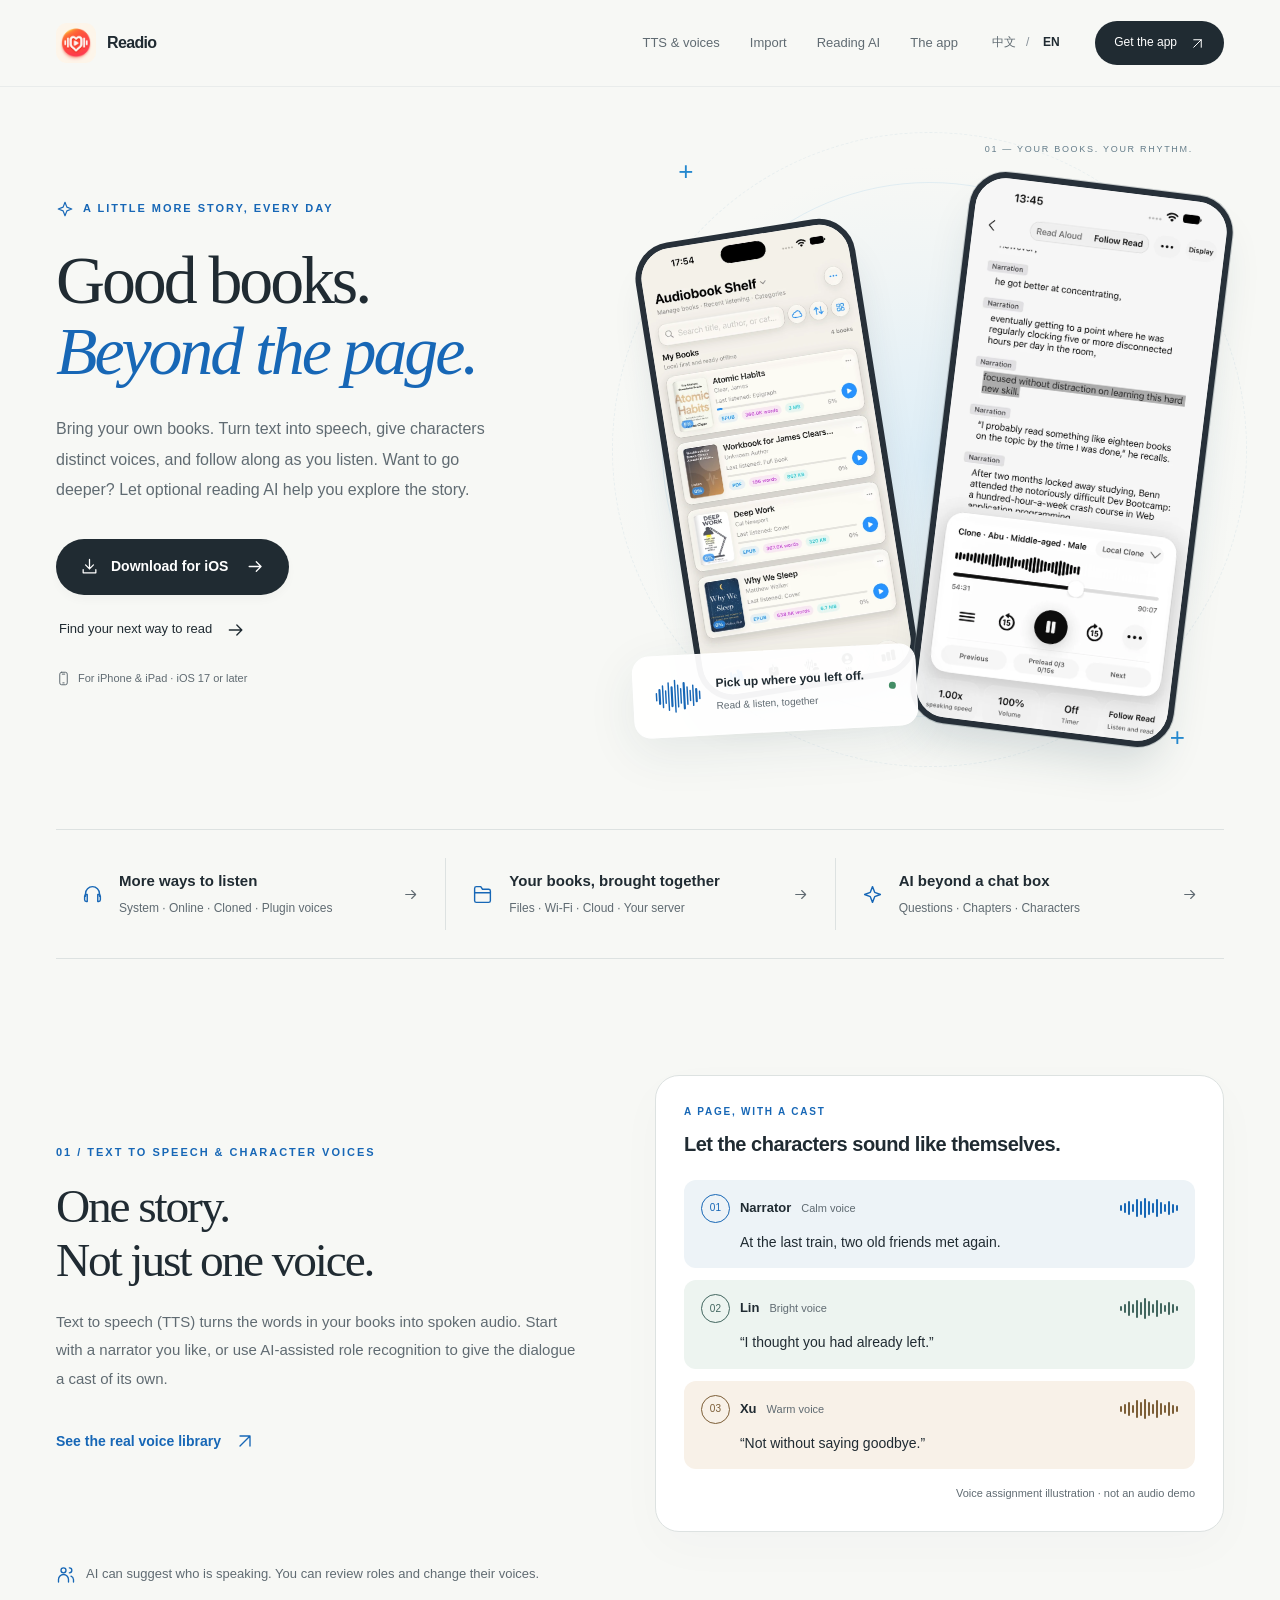
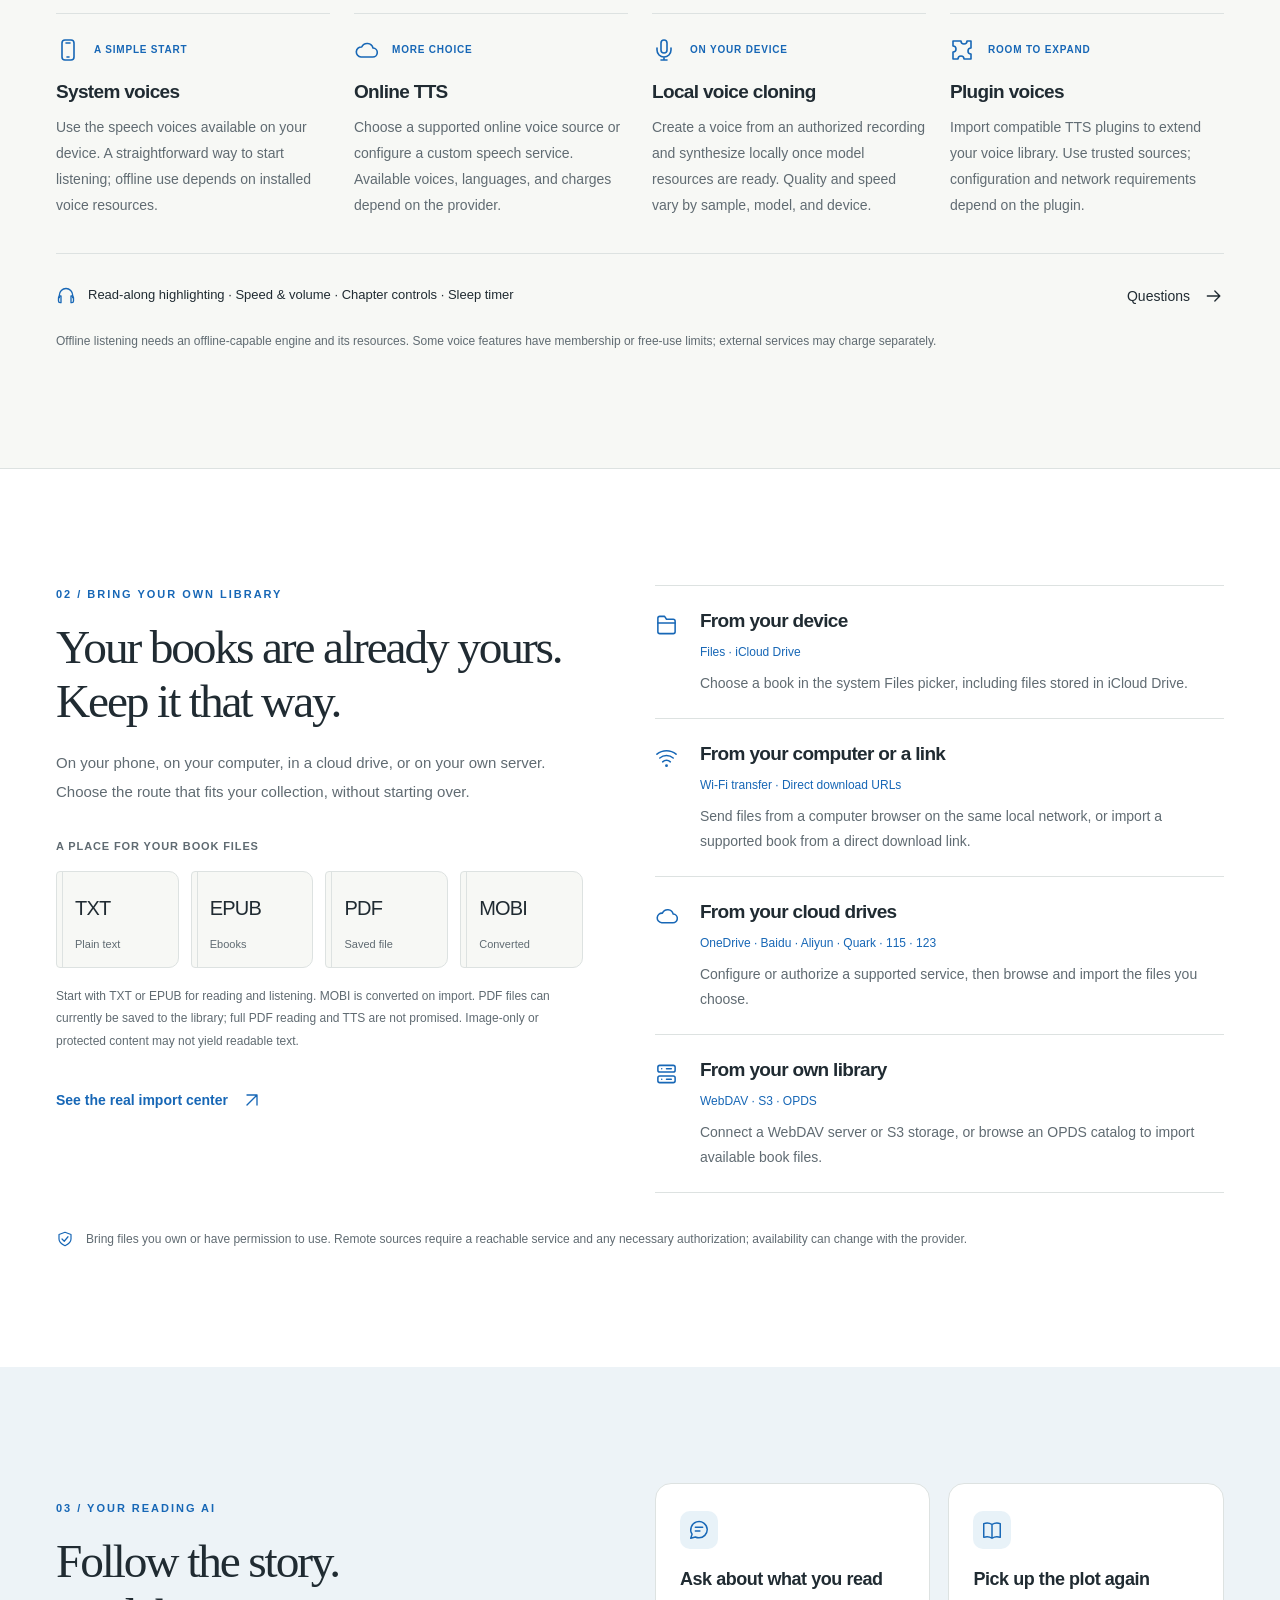
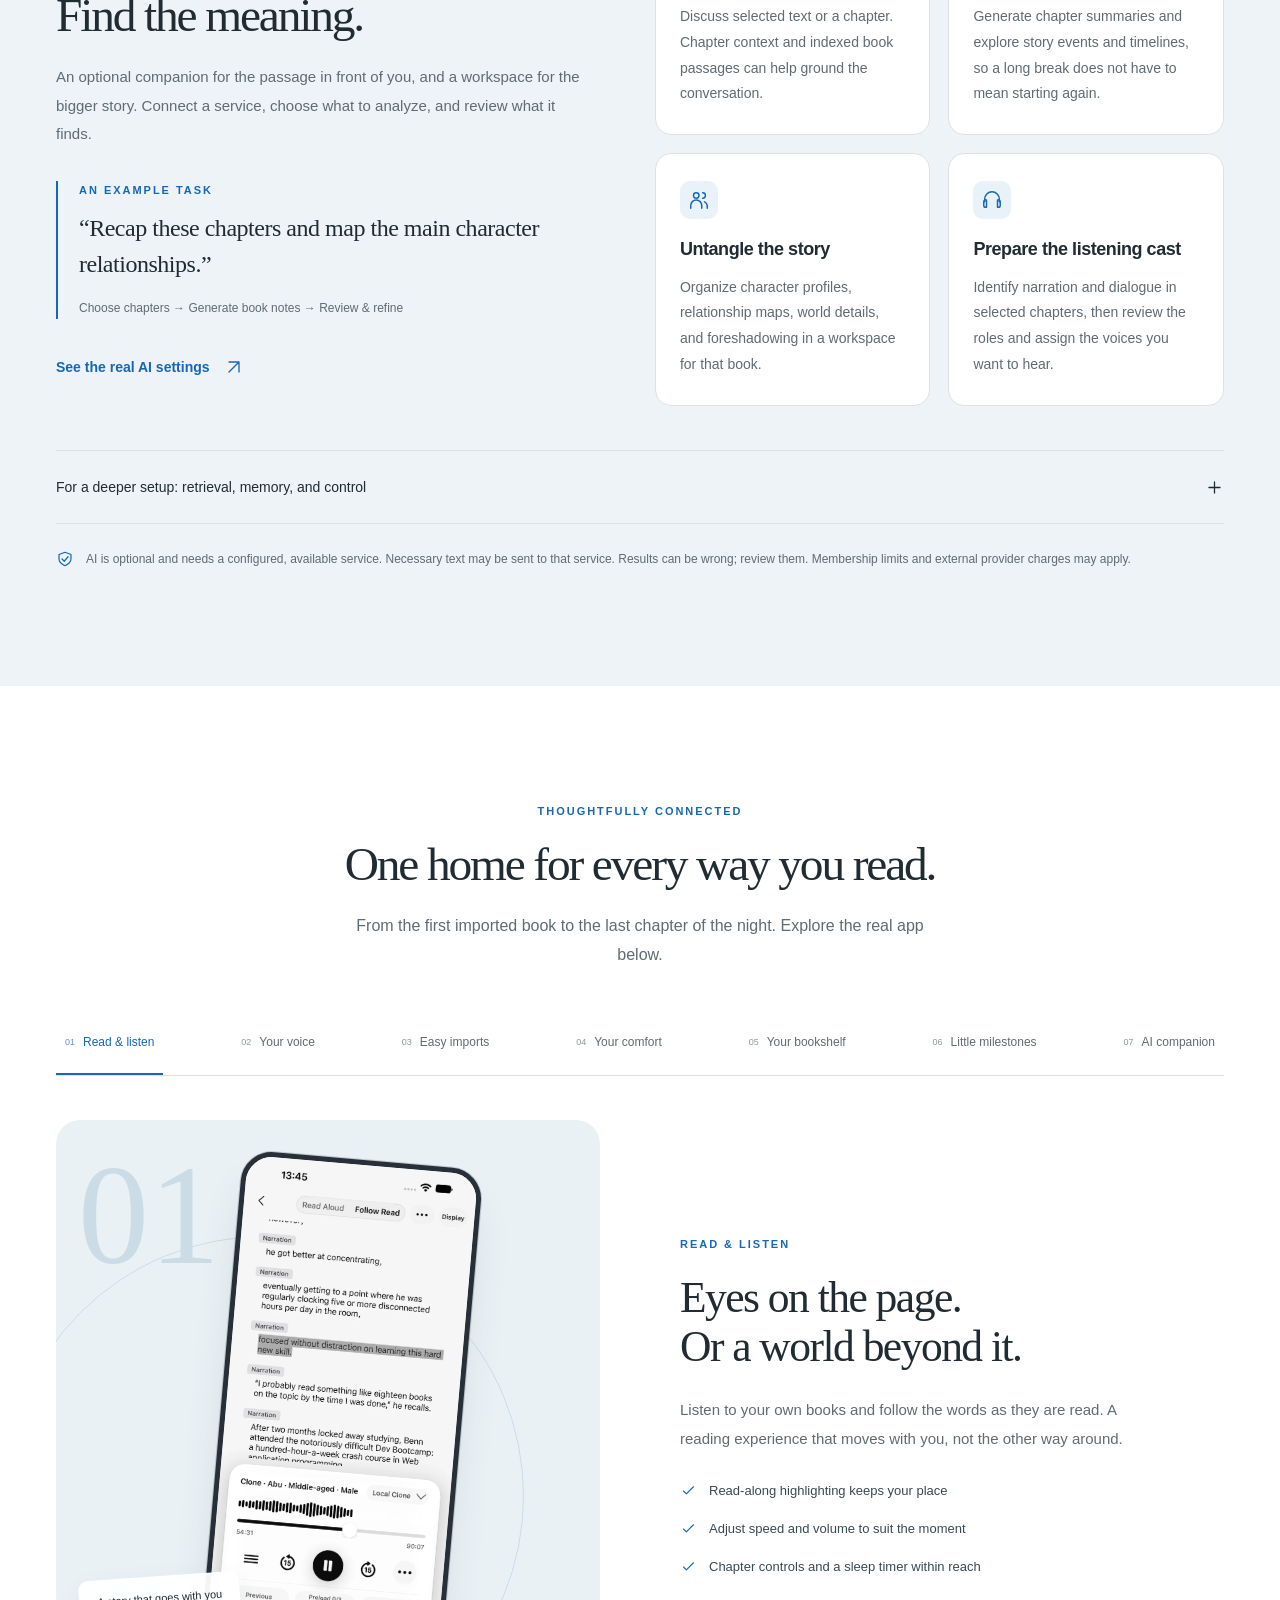
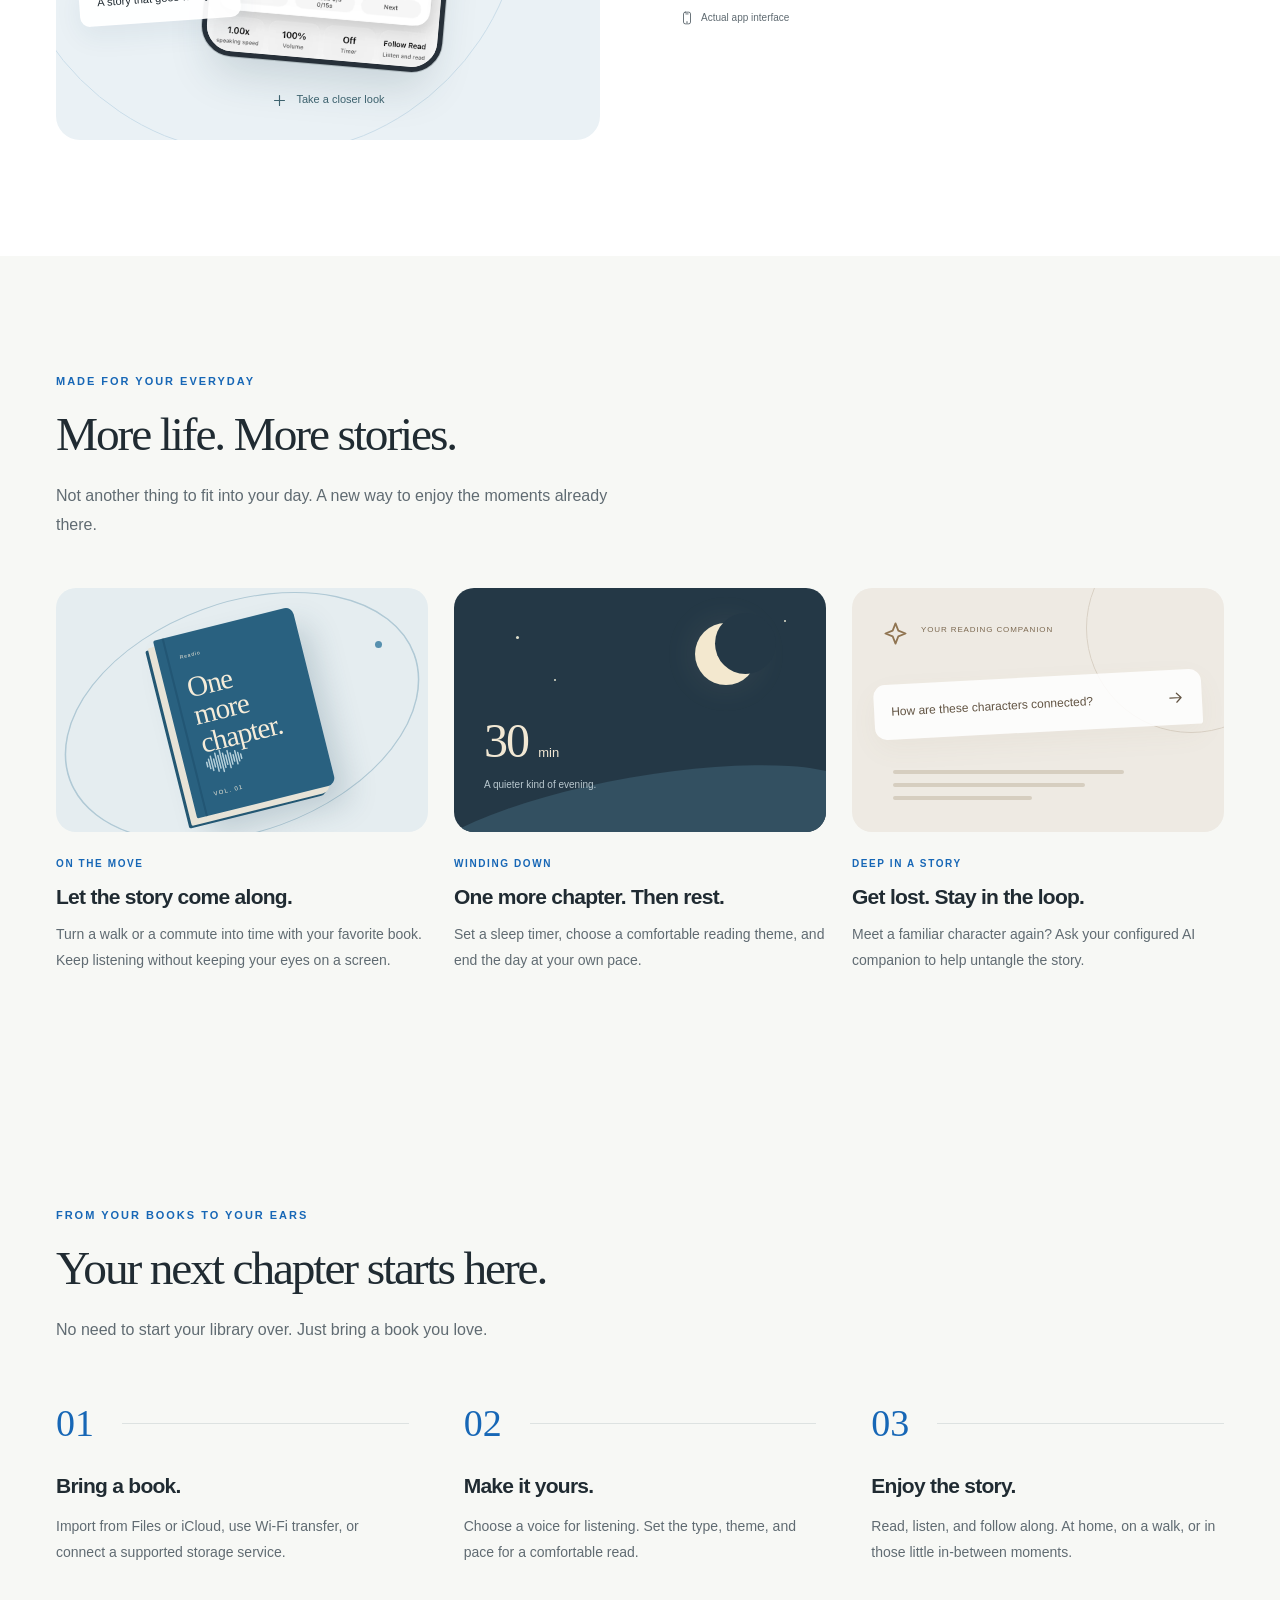
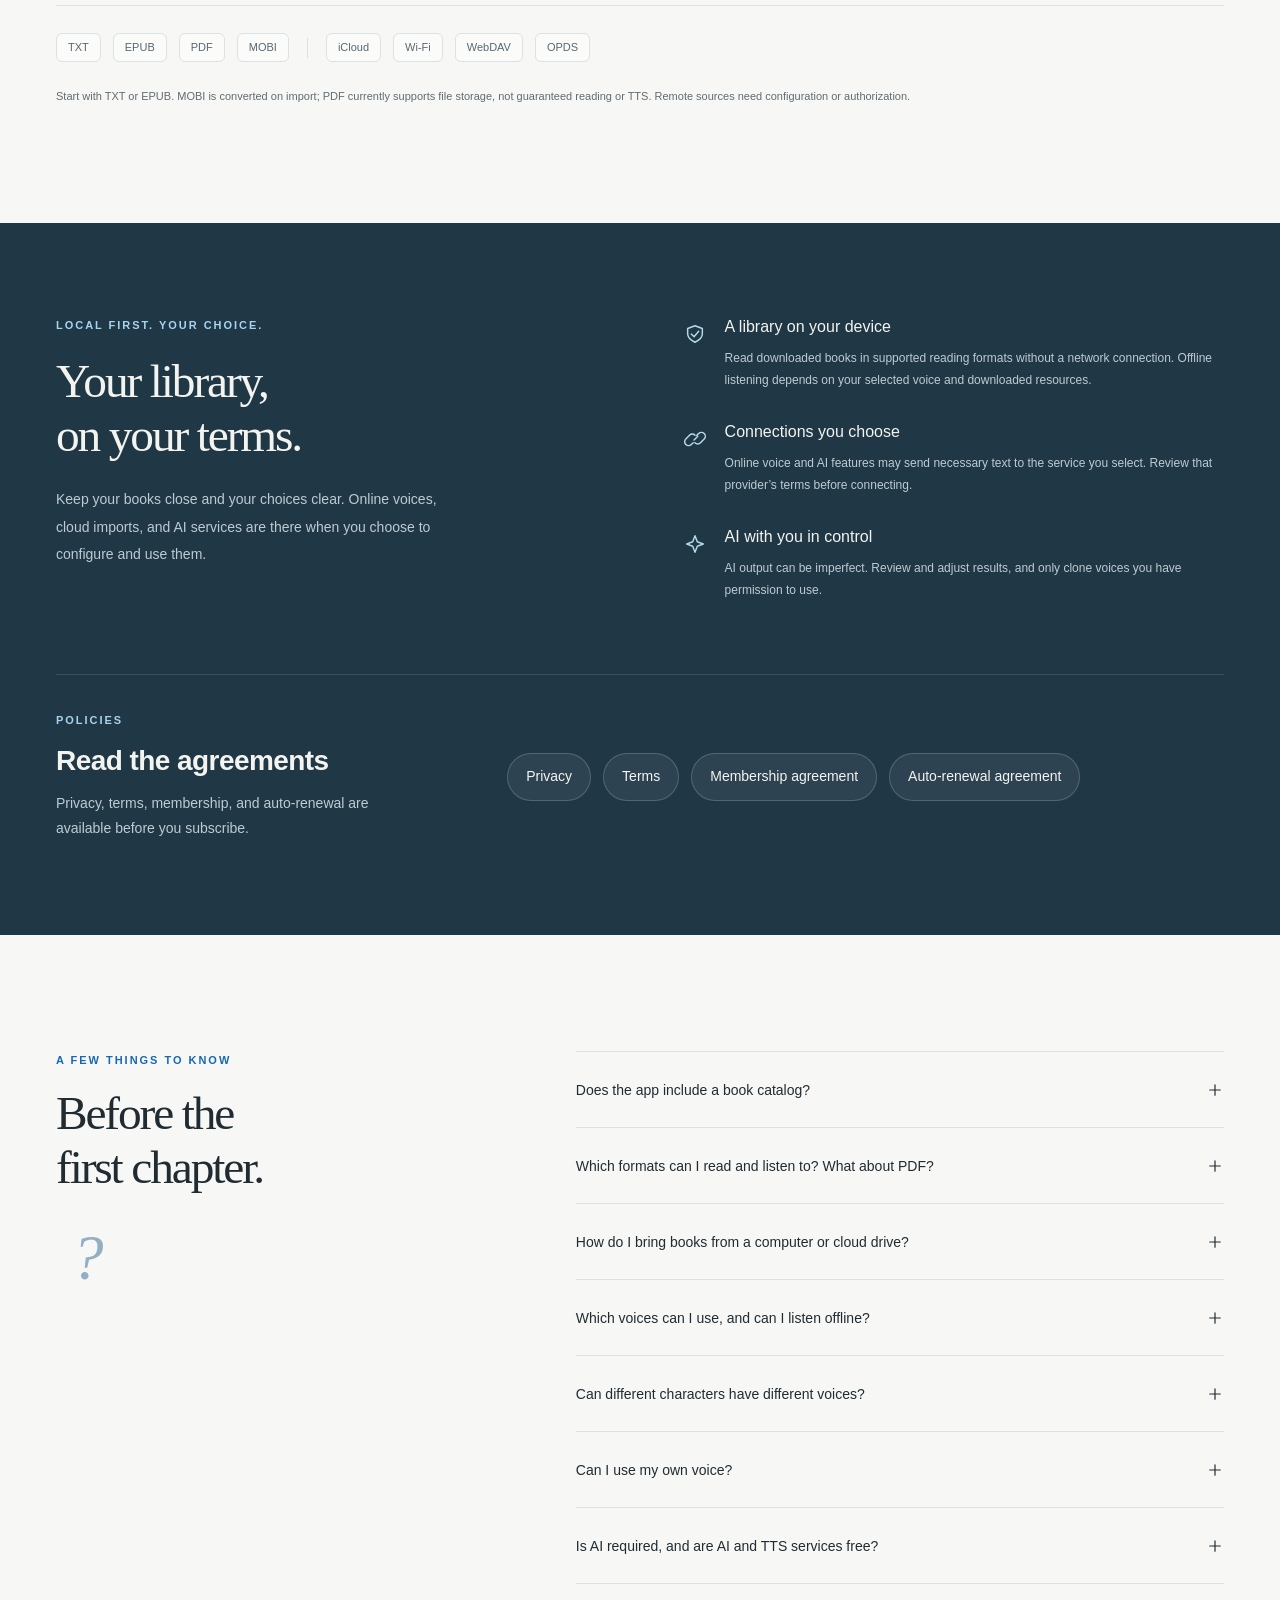
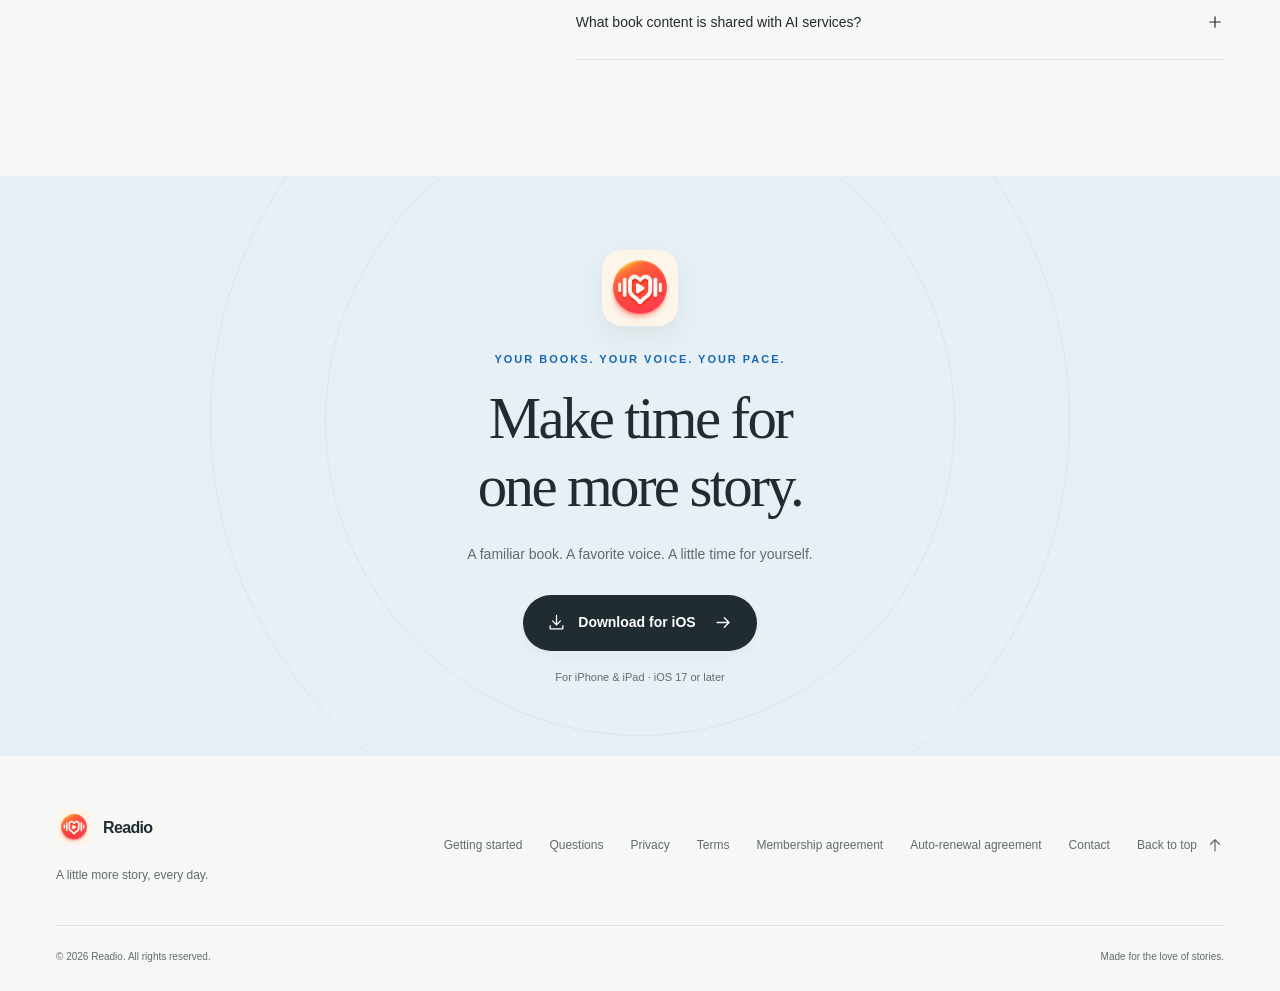
==== commit 9beda373: "Add files via upload" ====
--- a/index.html
+++ b/index.html
@@ -159,6 +159,10 @@
 on your terms.</h2><p data-i18n="privacyDescription" >Keep your books close and your choices clear. Online voices, cloud imports, and AI services are there when you choose to configure and use them.</p></div>
         <div class="privacy-points"><div class="privacy-point"><span class="privacy-icon"><svg class="icon " aria-hidden="true"><use href="#i-shield"/></svg></span><div><h3 data-i18n="privacy1Title" >A library on your device</h3><p data-i18n="privacy1Body" >Read downloaded books in supported reading formats without a network connection. Offline listening depends on your selected voice and downloaded resources.</p></div></div><div class="privacy-point"><span class="privacy-icon"><svg class="icon " aria-hidden="true"><use href="#i-link"/></svg></span><div><h3 data-i18n="privacy2Title" >Connections you choose</h3><p data-i18n="privacy2Body" >Online voice and AI features may send necessary text to the service you select. Review that provider’s terms before connecting.</p></div></div><div class="privacy-point"><span class="privacy-icon"><svg class="icon " aria-hidden="true"><use href="#i-sparkle"/></svg></span><div><h3 data-i18n="privacy3Title" >AI with you in control</h3><p data-i18n="privacy3Body" >AI output can be imperfect. Review and adjust results, and only clone voices you have permission to use.</p></div></div></div>
       </div>
+      <div class="policy-entry container">
+        <div class="policy-entry-copy"><p data-i18n="legalEntryEyebrow" class="eyebrow">POLICIES</p><h3 data-i18n="legalEntryTitle" >Read the agreements</h3><p data-i18n="legalEntryBody" >Privacy, terms, membership, and auto-renewal are available before you subscribe.</p></div>
+        <nav class="policy-links" aria-label="Policies"><a data-config-link="privacyURL" data-i18n="footerPrivacy" href="privacy.html">Privacy</a><a data-config-link="termsURL" data-i18n="footerTerms" href="terms.html">Terms</a><a data-config-link="membershipURL" data-i18n="footerMembership" href="membership-agreement.html">Membership agreement</a><a data-config-link="autoRenewalURL" data-i18n="footerAutoRenewal" href="auto-renewal-agreement.html">Auto-renewal agreement</a></nav>
+      </div>
     </section>
     <section class="faq section container" id="questions" aria-labelledby="faq-title">
       <div class="section-heading"><p data-i18n="faqEyebrow" class="eyebrow">A FEW THINGS TO KNOW</p><h2 data-i18n="faqTitle" id="faq-title">Before the first chapter.</h2><div class="faq-mark" aria-hidden="true">?</div></div>
@@ -170,7 +174,7 @@
 one more story.</h2><p data-i18n="finalDescription" class="section-description">A familiar book. A favorite voice. A little time for yourself.</p><a class="button button-primary " href="https://apps.apple.com/app/id6809803750" target="_blank" rel="noopener noreferrer" data-download><svg class="icon " aria-hidden="true"><use href="#i-download"/></svg><span data-i18n="download" >Download for iOS</span><svg class="icon " aria-hidden="true"><use href="#i-arrow"/></svg></a><p class="compatibility"><span data-i18n="compatibility" >For iPhone &amp; iPad · iOS 17 or later</span></p><noscript><p>The App Store URL is not configured. 下载地址尚未配置。</p></noscript></div>
     </section>
   </main>
-  <footer class="site-footer container"><div class="footer-top"><div><a class="brand" href="#top"><img src="assets/app-icon.png" width="36" height="36" alt=""><span data-i18n="brand" >Readio</span></a><p data-i18n="footerTagline" >A little more story, every day.</p></div><div class="footer-links"><a href="#how-it-works"><span data-i18n="navHow" >Getting started</span></a><a href="#questions"><span data-i18n="navFAQ" >Questions</span></a><a data-config-link="privacyURL" data-i18n="footerPrivacy" href="privacy.html">Privacy</a><a data-config-link="termsURL" data-i18n="footerTerms" href="terms.html">Terms</a><a data-config-link="supportEmail" data-i18n="footerContact" href="mailto:listenbook999@outlook.com">Contact</a><a href="#top"><span data-i18n="footerTop" >Back to top</span><svg class="icon up-arrow" aria-hidden="true"><use href="#i-arrow"/></svg></a></div></div><div class="footer-bottom"><span>© <span id="copyright-year">2026</span> <span data-i18n="footerRights" >Readio. All rights reserved.</span></span><span>Made for the love of stories.</span></div></footer>
+  <footer class="site-footer container"><div class="footer-top"><div><a class="brand" href="#top"><img src="assets/app-icon.png" width="36" height="36" alt=""><span data-i18n="brand" >Readio</span></a><p data-i18n="footerTagline" >A little more story, every day.</p></div><div class="footer-links"><a href="#how-it-works"><span data-i18n="navHow" >Getting started</span></a><a href="#questions"><span data-i18n="navFAQ" >Questions</span></a><a data-config-link="privacyURL" data-i18n="footerPrivacy" href="privacy.html">Privacy</a><a data-config-link="termsURL" data-i18n="footerTerms" href="terms.html">Terms</a><a data-config-link="membershipURL" data-i18n="footerMembership" href="membership-agreement.html">Membership agreement</a><a data-config-link="autoRenewalURL" data-i18n="footerAutoRenewal" href="auto-renewal-agreement.html">Auto-renewal agreement</a><a data-config-link="supportEmail" data-i18n="footerContact" href="mailto:listenbook999@outlook.com">Contact</a><a href="#top"><span data-i18n="footerTop" >Back to top</span><svg class="icon up-arrow" aria-hidden="true"><use href="#i-arrow"/></svg></a></div></div><div class="footer-bottom"><span>© <span id="copyright-year">2026</span> <span data-i18n="footerRights" >Readio. All rights reserved.</span></span><span>Made for the love of stories.</span></div></footer>
   <dialog class="screenshot-dialog" id="screenshot-dialog" aria-label="App screenshot"><button type="button" class="dialog-close icon-button" data-close-dialog aria-label="Close" data-i18n-aria="close"><svg class="icon " aria-hidden="true"><use href="#i-close"/></svg></button><img id="poster-image" alt="" width="900" height="1957"></dialog>
   <dialog class="download-dialog" id="download-dialog" aria-labelledby="download-dialog-title" aria-describedby="download-dialog-description"><button type="button" class="dialog-close icon-button" data-close-dialog aria-label="Close" data-i18n-aria="close"><svg class="icon " aria-hidden="true"><use href="#i-close"/></svg></button><img src="assets/app-icon.png" width="64" height="64" alt=""><h2 data-i18n="unavailableTitle" id="download-dialog-title">The download link is being updated.</h2><p data-i18n="unavailableBody" id="download-dialog-description">This website does not have an App Store link configured yet. Please check back later.</p><button type="button" class="button button-primary" data-close-dialog data-i18n="unavailableConfirm">Got it</button></dialog>
 </body>
--- a/styles.css
+++ b/styles.css
@@ -196,6 +196,14 @@
 .privacy-icon .icon { width: 22px; height: 22px; }
 .privacy-point h3 { font-size: 16px; margin-bottom: 8px; font-weight: 500; letter-spacing: 0; }
 .privacy-point p { color: #bdcbd3; font-size: 12px; line-height: 1.9; }
+.policy-entry { display: grid; grid-template-columns: minmax(220px, .72fr) minmax(0, 1.28fr); gap: 48px; align-items: center; margin-top: 72px; padding-top: 36px; border-top: 1px solid #ffffff1f; }
+.policy-entry .eyebrow { color: #a8d3ee; }
+.policy-entry h3 { margin: 12px 0 10px; font-size: 28px; font-weight: 560; letter-spacing: -.02em; }
+.policy-entry-copy p:last-child { color: #bdcbd3; font-size: 14px; line-height: 1.85; max-width: 360px; }
+.policy-links { display: flex; flex-wrap: wrap; gap: 12px; }
+.policy-links a { display: inline-flex; align-items: center; justify-content: center; min-height: 48px; padding: 12px 18px; border: 1px solid #ffffff2e; border-radius: 999px; color: #f3f4ef; background: #ffffff10; font-size: 14px; line-height: 1.4; text-align: center; }
+.policy-links a:hover { background: #ffffff1c; color: #fff; }
+.policy-links a[hidden] { display: none; }
 /* Native details and native dialogs keep the interactions accessible. */
 .faq { display: grid; grid-template-columns: .86fr 1.3fr; gap: 91px; }
 .faq .section-heading h2 { max-width: 350px; }
@@ -286,7 +294,7 @@
   .moment-grid { grid-template-columns: 1fr; gap: 35px; margin-top: 32px; }.moment-card { display: grid; grid-template-columns: 145px 1fr; align-items: center; gap: 20px; }.moment-art { height: 188px; border-radius: 15px; }.moment-copy { padding: 0; }.moment-copy .eyebrow { font-size: 8px; }.moment-copy h3 { font-size: 19px; margin: 9px 0; }.moment-copy > p:last-child { font-size: 12px; line-height: 1.85; }.little-book { transform: scale(.7) rotate(-14deg); top: 0; }.book-orbit { left: -66px; }.scene-dot { top: 25px; right: 19px; }.moon { right: 33px; top: 26px; transform: scale(.8); }.night-caption { left: 18px; bottom: 26px; }.timer-art { font-size: 37px; }.night-caption > span:last-child { font-size: 8px; max-width: 108px; }.star-one { top: 29px; left: 28px; }.thought-label { font-size: 6px; left: 12px; right: 12px; top: 26px; }.thought-bubble { font-size: 10px; padding: 12px 10px; gap: 6px; top: 51px; }.thought-bubble .icon { display: none; }.thought-lines { bottom: 27px; left: 23px; right: 36px; }
   .feature-tabs { margin-top: 26px; gap: 4px; }.feature-tabs button { font-size: 12px; padding: 16px 13px; }.feature-panel { grid-template-columns: 1fr; gap: 29px; margin-top: 29px; }.feature-visual { height: 520px; max-width: 440px; width: 100%; margin-inline: auto; }.feature-device { width: 204px; top: 25px; left: calc(50% - 94px); }.feature-float { left: max(15px, calc(50% - 175px)); bottom: 86px; }.feature-watermark { font-size: 125px; }.screenshot-zoom { bottom: 12px; }.feature-copy { padding-block: 0; }.feature-copy h3 { font-size: 38px; line-height: 1.15; margin: 13px 0 19px; }.feature-copy > p:not(.eyebrow) { font-size: 14px; max-width: none; }.feature-copy ul { margin: 24px 0; gap: 14px; }.feature-copy li { font-size: 12px; }.interface-note { font-size: 10px; }
   .step-grid { grid-template-columns: 1fr; gap: 28px; margin-top: 32px; margin-bottom: 30px; }.step-number { font-size: 31px; gap: 20px; }.step-grid h3 { margin-top: 9px; margin-bottom: 8px; font-size: 20px; }.step-grid p { font-size: 13px; max-width: 490px; }.format-row { gap: 8px; padding-top: 22px; }.format-row > span:not(.format-divider) { font-size: 10px; padding: 4px 9px; }.format-divider { display: none; }.fine-print { font-size: 10px; }
-  .privacy-section { padding-block: 63px; }.privacy-inner { grid-template-columns: 1fr; gap: 38px; }.privacy-copy h2 { margin-top: 15px; }.privacy-copy > p:last-child { font-size: 13px; max-width: none; }.privacy-point { gap: 16px; }.privacy-point h3 { font-size: 15px; }.privacy-point p { font-size: 12px; }.privacy-points { gap: 25px; }
+  .privacy-section { padding-block: 63px; }.privacy-inner { grid-template-columns: 1fr; gap: 38px; }.privacy-copy h2 { margin-top: 15px; }.privacy-copy > p:last-child { font-size: 13px; max-width: none; }.privacy-point { gap: 16px; }.privacy-point h3 { font-size: 15px; }.privacy-point p { font-size: 12px; }.privacy-points { gap: 25px; }.policy-entry { grid-template-columns: 1fr; gap: 22px; margin-top: 42px; padding-top: 28px; }.policy-entry h3 { font-size: 24px; }.policy-entry-copy p:last-child { max-width: none; font-size: 13px; }.policy-links a { font-size: 13px; }
   .faq { grid-template-columns: 1fr; gap: 29px; }.faq-mark { display: none; }.faq .section-heading h2 { max-width: none; }.faq-list summary { min-height: 69px; font-size: 13px; padding-block: 18px; gap: 18px; }.faq-list details > p { padding-right: 17px; font-size: 12px; }
   .download-section { padding-block: 57px; }.download-content h2 { font-size: 45px; }.download-icon { width: 66px; height: 66px; border-radius: 18px; }.download-content .section-description { font-size: 13px; max-width: 350px; }.download-content .eyebrow { font-size: 8px; }
   .site-footer { padding-top: 35px; }.footer-top { align-items: flex-start; flex-direction: column; gap: 16px; padding-bottom: 26px; }.footer-top .brand { font-size: 15px; }.footer-top > div > p { font-size: 11px; margin-top: 8px; }.footer-links { gap: 20px; flex-wrap: wrap; }.footer-links a { font-size: 11px; }.footer-bottom { flex-direction: column; gap: 8px; font-size: 9px; padding-top: 20px; }
